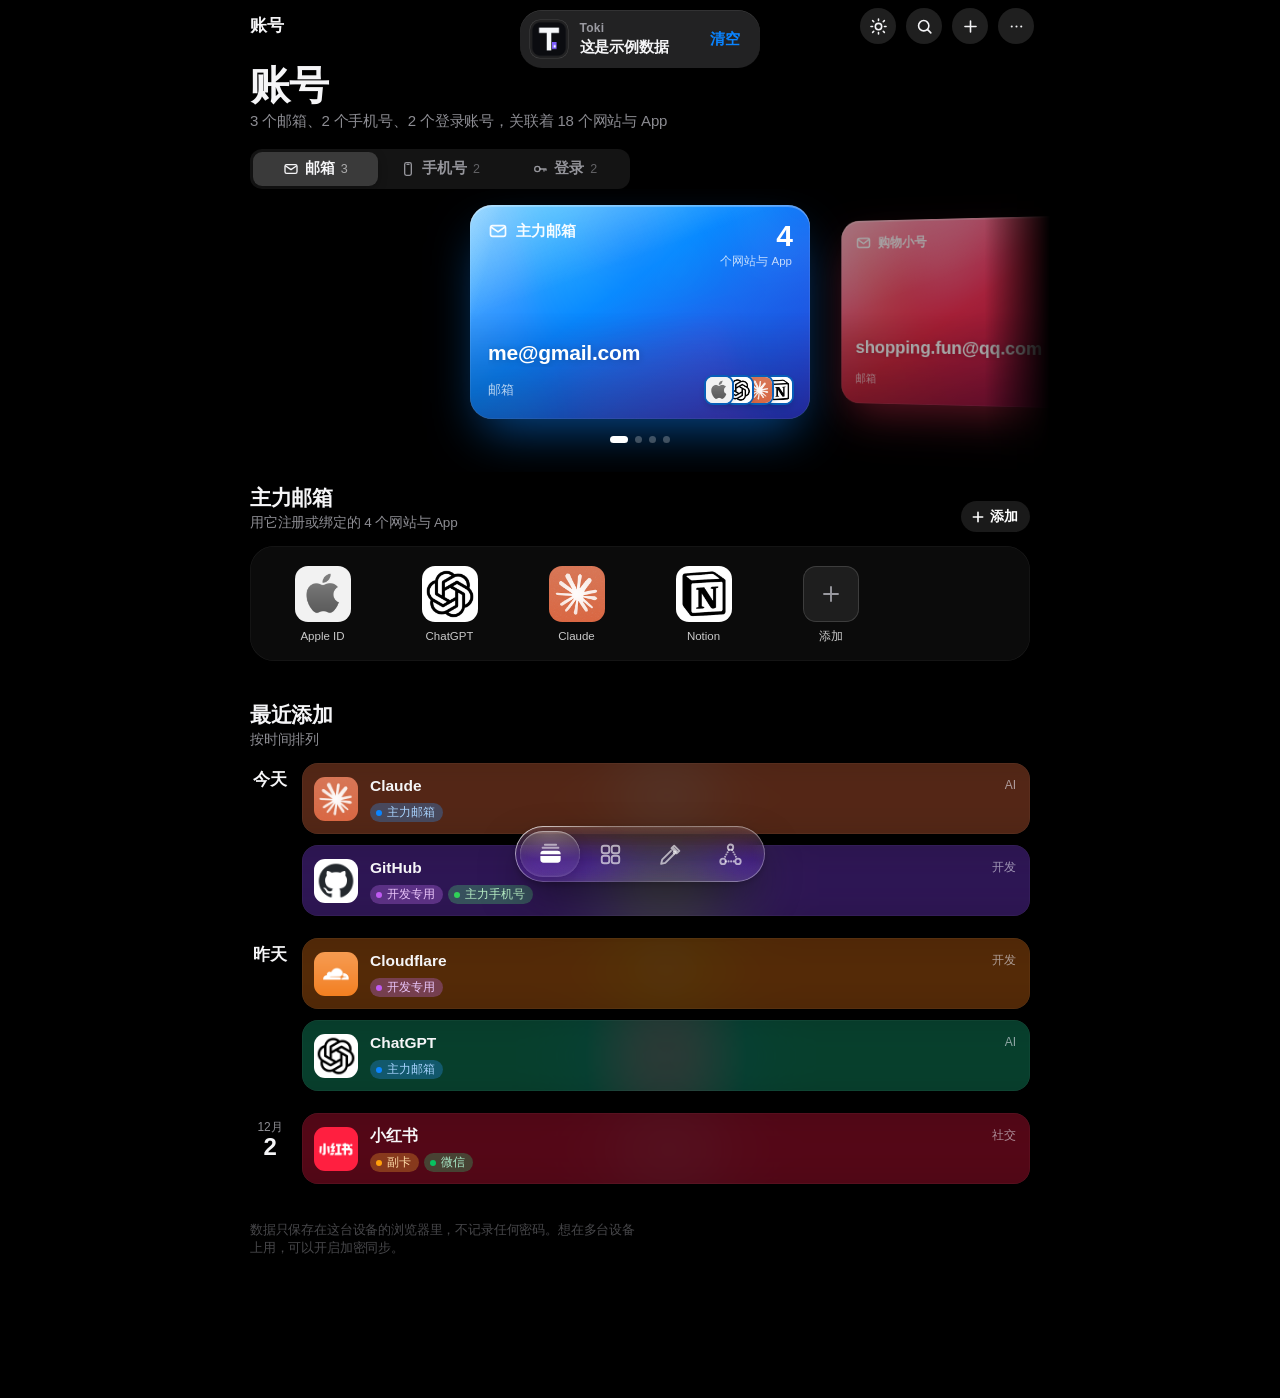
==== web/index.html @ 12b3a63e "feat(web): split token platform/name and group graph keys" ====
<!doctype html>
<html lang="zh-CN">
<head>
  <meta charset="utf-8" />
  <meta name="viewport" content="width=device-width, initial-scale=1, viewport-fit=cover" />
  <meta name="theme-color" content="#000000" />
  <meta name="apple-mobile-web-app-capable" content="yes" />
  <meta name="mobile-web-app-capable" content="yes" />
  <meta name="apple-mobile-web-app-status-bar-style" content="black-translucent" />
  <meta name="apple-mobile-web-app-title" content="Toki" />
  <meta name="description" content="账号关系与 API Token 管理，一眼看清" />
  <title>Toki · 账号与密钥</title>
  <script>try{if(localStorage.getItem("atlas.theme")==="light"){document.documentElement.dataset.theme="light";document.querySelector('meta[name="apple-mobile-web-app-status-bar-style"]').content="default";document.querySelector('meta[name="theme-color"]').content="#f2f2f7"}}catch(e){}</script>
  <link rel="icon" href="logo.svg?v=toki5" type="image/svg+xml" />
  <link rel="manifest" href="manifest.webmanifest" />
  <link rel="apple-touch-icon" href="icon.png?v=toki5" />
  <link rel="stylesheet" href="styles.css?v=toki5" />
</head>
<body>
  <div class="glow" id="glow"></div>

  <header class="top" id="top">
    <div class="top-bar">
      <div class="top-title" id="topTitle">账号</div>
      <div class="top-actions">
        <button class="round theme-btn" id="themeBtn" data-act="theme" aria-label="切换深浅色"><svg class="sun" viewBox="0 0 24 24"><circle cx="12" cy="12" r="4"/><path d="M12 2.5v2M12 19.5v2M4.6 4.6l1.4 1.4M18 18l1.4 1.4M2.5 12h2M19.5 12h2M4.6 19.4 6 18M18 6l1.4-1.4"/></svg><svg class="moon" viewBox="0 0 24 24"><path d="M20 14.5A8 8 0 0 1 9.5 4a8 8 0 1 0 10.5 10.5Z"/></svg></button>
        <button class="round" id="openSearch" aria-label="搜索"><svg viewBox="0 0 24 24"><circle cx="11" cy="11" r="6.5"/><path d="m20 20-4-4"/></svg></button>
        <button class="round" id="addBtn" aria-label="添加"><svg viewBox="0 0 24 24"><path d="M12 5v14M5 12h14"/></svg></button>
        <button class="round" id="menuBtn" aria-label="更多"><svg viewBox="0 0 24 24"><circle cx="6" cy="12" r="1.3" class="f"/><circle cx="12" cy="12" r="1.3" class="f"/><circle cx="18" cy="12" r="1.3" class="f"/></svg></button>
      </div>
    </div>
    <div class="menu" id="menu" role="menu">
      <button data-act="sync"><span>加密同步<small>未开启</small></span><svg viewBox="0 0 24 24"><path d="M7 18a4.5 4.5 0 0 1-.6-8.96A6 6 0 0 1 18 9a4 4 0 0 1-.5 9H7Z"/></svg></button>
      <div class="menu-sep"></div>
      <button data-act="order"><span>调整卡片顺序</span><svg viewBox="0 0 24 24"><path d="M7 4v16M3.5 7.5 7 4l3.5 3.5M17 20V4M13.5 16.5 17 20l3.5-3.5"/></svg></button>
      <button data-act="privacy"><span>隐藏号码</span><svg viewBox="0 0 24 24"><path d="M3 12s3.5-6 9-6 9 6 9 6-3.5 6-9 6-9-6-9-6Z"/><circle cx="12" cy="12" r="2.5"/></svg></button>
      <button data-act="export"><span>导出备份</span><svg viewBox="0 0 24 24"><path d="M12 15V3M7 8l5-5 5 5M5 14v5a2 2 0 0 0 2 2h10a2 2 0 0 0 2-2v-5"/></svg></button>
      <button data-act="import"><span>导入备份</span><svg viewBox="0 0 24 24"><path d="M12 3v12M7 10l5 5 5-5M5 14v5a2 2 0 0 0 2 2h10a2 2 0 0 0 2-2v-5"/></svg></button>
      <button data-act="demo"><span>载入示例</span><svg viewBox="0 0 24 24"><path d="M4 6h16M4 12h16M4 18h10"/></svg></button>
      <div class="menu-sep"></div>
      <button data-act="download"><span>下载 App<small>GitHub Releases</small></span><svg viewBox="0 0 24 24"><path d="M14 4h6v6M20 4l-9 9M18 14v5a1 1 0 0 1-1 1H5a1 1 0 0 1-1-1V7a1 1 0 0 1 1-1h5"/></svg></button>
      <button data-act="wipe" class="destructive"><span>清空全部数据</span><svg viewBox="0 0 24 24"><path d="M4 7h16M10 11v6M14 11v6M6 7l1 13h10l1-13M9 7V4h6v3"/></svg></button>
    </div>
  </header>

  <main>
    <!-- 首页 -->
    <section class="view active" data-view="home">
      <div class="hello">
        <h1 class="large">账号</h1>
        <p class="summary" id="summary"></p>
      </div>
      <div class="kind-seg" id="kindSeg" hidden></div>
      <div class="wallet" id="wallet"></div>
      <div class="dots" id="dots"></div>

      <div class="block">
        <div class="block-head"><div><h2 id="gridTitle"></h2><p class="block-sub" id="gridSub"></p></div><button class="pill-btn" id="gridAdd"><svg viewBox="0 0 24 24"><path d="M12 5v14M5 12h14"/></svg>添加</button></div>
        <div class="panel"><div class="grid" id="grid"></div></div>
      </div>

      <div class="block">
        <div class="block-head"><div><h2>最近添加</h2><p class="block-sub">按时间排列</p></div></div>
        <div class="timeline" id="timeline"></div>
      </div>
    </section>

    <!-- 全部网站 -->
    <section class="view" data-view="sites">
      <div class="hello"><h1 class="large">网站与 App</h1><p class="summary" id="sitesSummary"></p></div>
      <div class="filters" id="filters"></div>
      <div id="siteList"></div>
    </section>

    <!-- Tokens -->
    <section class="view" data-view="tokens">
      <div class="hello"><h1 class="large">Tokens</h1><p class="summary" id="tokensSummary"></p></div>
      <div class="filters" id="tokenFilters"></div>
      <div id="tokenList"></div>
    </section>

    <!-- 关系图 -->
    <section class="view" data-view="graph">
      <div class="hello"><h1 class="large">关系图</h1><p class="summary" id="graphSummary"></p></div>
      <div class="map" id="mapBox"></div>
      <p class="map-tip" id="mapTip">点一张卡片，只看它连着的；再点一下打开详情。</p>
    </section>

    <p class="footnote" id="footnote"></p>
  </main>

  <nav class="tabbar" id="tabbar">
    <span class="tab-thumb" id="tabThumb"></span>
    <button class="active" data-tab="home" aria-label="卡包"><svg class="o" viewBox="0 0 24 24"><path d="M7 4.2h10M5 6.9h14"/><rect x="3" y="9.6" width="18" height="10.6" rx="2.8"/><path d="M3 13.4h18"/></svg><svg class="f" viewBox="0 0 24 24"><path d="M7 4.2h10M5 6.9h14" opacity=".55"/><path class="fl" fill-rule="evenodd" d="M5.8 9.6h12.4a2.8 2.8 0 0 1 2.8 2.8v5a2.8 2.8 0 0 1-2.8 2.8H5.8A2.8 2.8 0 0 1 3 17.4v-5a2.8 2.8 0 0 1 2.8-2.8ZM3 12.6v1.6h18v-1.6Z"/></svg></button>
    <button data-tab="sites" aria-label="全部 App"><svg class="o" viewBox="0 0 24 24"><rect x="3.6" y="3.6" width="7.2" height="7.2" rx="2.2"/><rect x="13.2" y="3.6" width="7.2" height="7.2" rx="2.2"/><rect x="3.6" y="13.2" width="7.2" height="7.2" rx="2.2"/><rect x="13.2" y="13.2" width="7.2" height="7.2" rx="2.2"/></svg><svg class="f" viewBox="0 0 24 24"><rect class="fl" x="3.2" y="3.2" width="8" height="8" rx="2.4"/><rect class="fl" x="12.8" y="3.2" width="8" height="8" rx="2.4"/><rect class="fl" x="3.2" y="12.8" width="8" height="8" rx="2.4"/><rect class="fl" x="12.8" y="12.8" width="8" height="8" rx="2.4"/></svg></button>
    <button data-tab="tokens" aria-label="Tokens"><svg class="o" viewBox="0 0 24 24"><path d="M14.5 5.5 18.5 9.5M15.5 3.5l5 5-2.5 2.5-5-5zM12.5 8.5 4 17l-1 4 4-1 8.5-8.5"/><circle cx="16" cy="10" r="1"/></svg><svg class="f" viewBox="0 0 24 24"><path class="fl" d="M12.4 8.1 4 16.5 3 21l4.5-1 8.4-8.4-3.5-3.5ZM16.6 3.3l4.1 4.1-2.2 2.2-4.1-4.1 2.2-2.2Z"/></svg></button>
    <button data-tab="graph" aria-label="关系图"><svg class="o" viewBox="0 0 24 24"><path class="dot" d="M10.4 7.6 6.2 15.4M13.6 7.6l4.2 7.8M7.6 18.6h8.8"/><circle cx="12" cy="5" r="2.6"/><circle cx="4.8" cy="18.6" r="2.6"/><circle cx="19.2" cy="18.6" r="2.6"/></svg><svg class="f" viewBox="0 0 24 24"><path class="dot" d="M10.4 7.6 6.2 15.4M13.6 7.6l4.2 7.8M7.6 18.6h8.8"/><circle class="fl" cx="12" cy="5" r="3.2"/><circle class="fl" cx="4.8" cy="18.6" r="3.2"/><circle class="fl" cx="19.2" cy="18.6" r="3.2"/></svg></button>
  </nav>

  <div class="scrim" id="scrim"></div>
  <div class="sheet" id="sheet" role="dialog" aria-modal="true"><div class="grabber"></div><div class="sheet-inner" id="sheetInner"></div></div>

  <div class="spot-layer" id="spotLayer">
    <div class="spot">
      <div class="spot-field">
        <svg viewBox="0 0 24 24"><circle cx="11" cy="11" r="6.5"/><path d="m20 20-4-4"/></svg>
        <input id="spotInput" placeholder="网站名、邮箱，或号码后四位" autocomplete="off" enterkeyhint="search" />
        <button class="spot-cancel" id="spotCancel">取消</button>
      </div>
      <div class="spot-results" id="spotResults"></div>
    </div>
  </div>

  <div class="toast" id="toast"></div>
  <input type="file" id="fileInput" accept="application/json" hidden />
  <script src="tokens.js?v=toki5"></script>
  <script src="app.js?v=toki5"></script>
<script>if("serviceWorker" in navigator&&location.protocol.startsWith("http"))addEventListener("load",()=>navigator.serviceWorker.register("sw.js"));</script>
</body>
</html>
---- web/styles.css ----
/* Atlas v3 — cinematic dark, Wallet-style identity cards */
:root{
  --bg:#000;
  --surface:rgba(255,255,255,.07);
  --surface-solid:#1c1c1e;
  --surface-2:#2c2c2e;
  --fill:rgba(118,118,128,.24);
  --fill-2:rgba(118,118,128,.36);
  --label:#f5f5f7;
  --secondary:rgba(235,235,245,.6);
  --tertiary:rgba(235,235,245,.3);
  --separator:rgba(255,255,255,.1);
  --tint:#0a84ff;
  --red:#ff453a;
  --accent:#0a84ff;
  --spring:cubic-bezier(.32,.72,0,1);
  --bounce:cubic-bezier(.34,1.45,.64,1);
  --font:-apple-system,BlinkMacSystemFont,"SF Pro Text","SF Pro Display","PingFang SC","Helvetica Neue","Microsoft YaHei",sans-serif;
  color-scheme:dark;
}
*{box-sizing:border-box;margin:0;padding:0;-webkit-tap-highlight-color:transparent}
html{background:#000}
body{font-family:var(--font);background:#000;color:var(--label);-webkit-font-smoothing:antialiased;font-size:17px;line-height:1.35;letter-spacing:-.01em;min-height:100vh;overflow-x:hidden}
button{font:inherit;color:inherit;background:none;border:0;cursor:pointer}
input,textarea{font:inherit;color:inherit}
a{color:inherit;text-decoration:none}
svg{width:22px;height:22px;fill:none;stroke:currentColor;stroke-width:1.7;stroke-linecap:round;stroke-linejoin:round;flex:none}
svg .f{fill:currentColor;stroke:none}
:focus-visible{outline:2.5px solid color-mix(in srgb,var(--tint) 70%,transparent);outline-offset:2px;border-radius:12px}

/* page glow takes the colour of the card in front */
.glow{position:fixed;inset:-20vh -20vw auto;height:90vh;z-index:-1;pointer-events:none;
  background:radial-gradient(60% 55% at 50% 30%,color-mix(in srgb,var(--accent) 42%,transparent),transparent 70%);
  opacity:.75;transition:background 0s;filter:saturate(1.1)}
.glow::after{content:"";position:absolute;inset:0;background:linear-gradient(180deg,transparent 40%,#000 95%)}

/* ---------- top bar ---------- */
.top{position:sticky;top:0;z-index:30;padding-top:env(safe-area-inset-top);transition:background .3s,box-shadow .3s}
.top.scrolled{background:rgba(0,0,0,.55);backdrop-filter:blur(24px) saturate(1.8);-webkit-backdrop-filter:blur(24px) saturate(1.8);box-shadow:0 .5px 0 var(--separator)}
.top-bar{max-width:820px;margin:0 auto;height:52px;display:flex;align-items:center;justify-content:space-between;padding:0 16px 0 20px}
.top-title{font-weight:600;font-size:17px;opacity:0;transform:translateY(5px);transition:opacity .25s,transform .35s var(--spring)}
.top.scrolled .top-title{opacity:1;transform:none}
.top-actions{display:flex;gap:10px}
.round{width:36px;height:36px;border-radius:50%;display:grid;place-items:center;background:rgba(255,255,255,.12);transition:transform .3s var(--bounce),background .2s}
.round svg{width:19px;height:19px;stroke-width:2}
.round:active{transform:scale(.88);background:rgba(255,255,255,.2)}

.menu{position:absolute;right:max(16px,calc(50% - 394px));top:calc(env(safe-area-inset-top) + 54px);width:240px;border-radius:16px;overflow:hidden;
  background:rgba(44,44,46,.82);backdrop-filter:blur(40px) saturate(1.8);-webkit-backdrop-filter:blur(40px) saturate(1.8);
  box-shadow:0 18px 60px rgba(0,0,0,.6);transform-origin:top right;transform:scale(.5);opacity:0;pointer-events:none;
  transition:transform .4s var(--spring),opacity .2s}
.menu.open{transform:none;opacity:1;pointer-events:auto}
.menu button{width:100%;display:flex;align-items:center;justify-content:space-between;padding:12px 16px;font-size:16px;text-align:left}
.menu button+button{box-shadow:inset 0 .5px 0 var(--separator)}
.menu button:active{background:var(--fill)}
.menu svg{width:20px;height:20px}
.menu .destructive{color:var(--red)}
.menu-sep{height:7px;background:rgba(0,0,0,.25)}

/* ---------- layout ---------- */
main{max-width:820px;margin:0 auto;padding:0 0 calc(110px + env(safe-area-inset-bottom))}
.view{display:none}
.view.active{display:block;animation:viewIn .45s var(--spring)}
@keyframes viewIn{from{opacity:0;transform:translateY(8px)}to{opacity:1;transform:none}}
.hello{padding:0 20px}
.large{font-size:34px;font-weight:700;letter-spacing:-.025em;line-height:1.15}
.summary{color:var(--secondary);font-size:15px;margin-top:3px;min-height:20px}
.block{padding:0 20px;margin-top:30px}
.block-head{display:flex;align-items:baseline;justify-content:space-between;margin-bottom:12px}
.block-head h2{font-size:22px;font-weight:700;letter-spacing:-.02em}
.link{color:var(--tint);font-size:16px}
.footnote{color:var(--tertiary);font-size:12.5px;line-height:1.5;margin:36px 20px 0;max-width:56ch}

/* ---------- wallet carousel ---------- */
.wallet{display:flex;gap:0;overflow-x:auto;scroll-snap-type:x mandatory;scrollbar-width:none;padding:22px 0 14px;-webkit-overflow-scrolling:touch}
.wallet::-webkit-scrollbar{display:none}
.wallet::before,.wallet::after{content:"";flex:0 0 calc(50% - min(39vw,170px))}
.wcard{flex:0 0 min(78vw,340px);aspect-ratio:1.586;scroll-snap-align:center;border-radius:22px;position:relative;overflow:hidden;text-align:left;
  background:var(--c);isolation:isolate;transform-origin:center;contain:layout paint;
  box-shadow:0 22px 50px -12px color-mix(in srgb,var(--c) 55%,transparent),0 2px 0 rgba(255,255,255,.25) inset,0 0 0 .5px rgba(255,255,255,.18) inset}
.wcard .poster{position:absolute;inset:-30%;z-index:-2;display:grid;grid-template-columns:repeat(3,1fr);opacity:.55;filter:blur(26px) saturate(1.7);transform:rotate(-12deg)}
.wcard .poster img,.wcard .poster b{width:100%;aspect-ratio:1;object-fit:cover;display:block;background:var(--pc,#fff)}
.wcard::before{content:"";position:absolute;inset:0;z-index:-1;
  background:linear-gradient(155deg,color-mix(in srgb,var(--c) 30%,rgba(255,255,255,.35)) 0%,transparent 38%),
             linear-gradient(0deg,rgba(0,0,0,.45),transparent 55%)}
.wcard .sheen{position:absolute;inset:0;z-index:-1;background:linear-gradient(105deg,transparent 35%,rgba(255,255,255,.22) 48%,transparent 60%);transform:translateX(-60%);pointer-events:none}
.wc-top{position:absolute;left:18px;right:18px;top:16px;display:flex;justify-content:space-between;align-items:flex-start}
.wc-kind{display:flex;align-items:center;gap:8px;font-size:15px;font-weight:600;color:rgba(255,255,255,.95)}
.wc-kind svg{width:20px;height:20px;stroke-width:2}
.wc-count{text-align:right;color:#fff;line-height:1}
.wc-count b{font-size:30px;font-weight:700;letter-spacing:-.03em;display:block}
.wc-count small{font-size:11.5px;opacity:.75}
.wc-value{position:absolute;left:18px;right:18px;bottom:52px;font-size:21px;font-weight:600;letter-spacing:-.01em;color:#fff;white-space:nowrap;overflow:hidden;text-overflow:ellipsis;text-shadow:0 1px 8px rgba(0,0,0,.25)}
.wc-foot{position:absolute;left:18px;right:18px;bottom:16px;display:flex;align-items:center;justify-content:space-between}
.wc-note{font-size:12.5px;color:rgba(255,255,255,.72);white-space:nowrap;overflow:hidden;text-overflow:ellipsis;max-width:45%}
.stack{display:flex;flex-direction:row-reverse}
.stack .icon{width:26px;height:26px;border-radius:7px;margin-left:-8px;box-shadow:0 0 0 1.5px color-mix(in srgb,var(--c) 70%,#000)}
.stack .more{width:26px;height:26px;border-radius:7px;margin-left:-8px;background:rgba(0,0,0,.4);color:#fff;font-size:11px;font-weight:600;display:grid;place-items:center;box-shadow:0 0 0 1.5px color-mix(in srgb,var(--c) 70%,#000)}
.wcard.ghost{background:transparent;box-shadow:inset 0 0 0 1.5px rgba(255,255,255,.18);display:grid;place-items:center;color:var(--secondary)}
.wcard.ghost::before{display:none}
.wcard.ghost div{display:flex;flex-direction:column;align-items:center;gap:8px;font-size:15px}
.wcard.ghost svg{width:30px;height:30px}
.dots{display:flex;justify-content:center;gap:7px;height:8px}
.dots i{width:7px;height:7px;border-radius:4px;background:rgba(255,255,255,.25);transition:width .4s var(--spring),background .3s}
.dots i.on{width:18px;background:#fff}

/* ---------- icon grid (home-screen style) ---------- */
.grid{display:grid;grid-template-columns:repeat(auto-fill,minmax(72px,1fr));gap:18px 10px;min-height:100px}
.app{display:flex;flex-direction:column;align-items:center;gap:7px;font-size:12px;color:rgba(255,255,255,.88);text-align:center;transition:transform .3s var(--bounce)}
.app:active{transform:scale(.9)}
.app .icon{width:60px;height:60px;border-radius:14px}
.app span{max-width:76px;white-space:nowrap;overflow:hidden;text-overflow:ellipsis}
.app.add .icon{background:rgba(255,255,255,.08);box-shadow:inset 0 0 0 1px rgba(255,255,255,.14);color:var(--secondary)}
.app.add .icon svg{width:24px;height:24px}
.grid-empty{grid-column:1/-1;color:var(--secondary);font-size:15px;padding:16px 0}

/* ---------- icons ---------- */
.icon{width:42px;height:42px;border-radius:10px;display:grid;place-items:center;flex:none;color:#fff;position:relative;overflow:hidden;
  background:linear-gradient(180deg,color-mix(in srgb,var(--c) 72%,#fff),var(--c))}
.icon svg{width:23px;height:23px;stroke-width:1.9}
.icon.lg{width:84px;height:84px;border-radius:20px}
.icon.lg svg{width:42px;height:42px;stroke-width:1.6}
.fav{background:#fff}
.fav img{width:68%;height:68%;object-fit:contain}
.fav.letter{background:linear-gradient(180deg,var(--lc1,#636366),var(--lc2,#3a3a3c));color:#fff;font-weight:600;font-size:19px}
.app .fav.letter{font-size:26px}
.icon.lg.fav.letter{font-size:38px}

/* ---------- timeline (追剧日历-style schedule) ---------- */
.timeline{display:flex;flex-direction:column;gap:14px}
.day{display:grid;grid-template-columns:44px 1fr;gap:10px}
.day-date{text-align:center;padding-top:8px;line-height:1.1}
.day-date small{display:block;font-size:12px;color:var(--secondary)}
.day-date b{font-size:24px;font-weight:600;letter-spacing:-.02em}
.day-date.today b{font-size:17px}
.day-items{display:flex;flex-direction:column;gap:8px}
.reel{position:relative;display:flex;align-items:center;gap:12px;padding:10px 12px 10px 10px;border-radius:16px;overflow:hidden;text-align:left;isolation:isolate;
  background:rgba(255,255,255,.06);box-shadow:inset 0 0 0 .5px rgba(255,255,255,.08);transition:transform .35s var(--bounce)}
.reel:active{transform:scale(.97)}
.reel .blur{position:absolute;left:-10%;top:-60%;width:60%;height:220%;z-index:-1;filter:blur(30px) saturate(1.8);opacity:.45;display:grid}
.reel .blur img,.reel .blur b{width:100%;height:100%;object-fit:cover;background:var(--pc,#555)}
.reel .icon{width:48px;height:48px;border-radius:12px}
.reel-main{flex:1;min-width:0}
.reel-title{font-size:16px;font-weight:600;white-space:nowrap;overflow:hidden;text-overflow:ellipsis}
.caps{display:flex;gap:5px;margin-top:6px;flex-wrap:nowrap;overflow:hidden}
.cap{display:inline-flex;align-items:center;gap:5px;padding:2px 8px 2px 6px;border-radius:999px;font-size:11.5px;font-weight:500;white-space:nowrap;
  background:color-mix(in srgb,var(--c) 26%,rgba(255,255,255,.06));color:color-mix(in srgb,var(--c) 35%,#fff)}
.cap i{width:6px;height:6px;border-radius:50%;background:var(--c)}
.cap.dim{background:rgba(255,255,255,.08);color:var(--secondary)}
.reel .chev,.cell .chev{width:8px;height:14px;color:var(--tertiary);stroke-width:2.4}
.reel-meta{font-size:12px;color:var(--secondary);flex:none;align-self:flex-start;padding-top:2px}

/* ---------- sites view ---------- */
.filters{display:flex;gap:8px;overflow-x:auto;scrollbar-width:none;padding:16px 20px 6px}
.filters::-webkit-scrollbar{display:none}
.filters button{flex:none;padding:7px 14px;border-radius:999px;background:rgba(255,255,255,.08);font-size:14px;font-weight:500;transition:background .25s,color .25s,transform .3s var(--bounce)}
.filters button:active{transform:scale(.94)}
.filters button.active{background:#fff;color:#000}
.cat-title{display:flex;align-items:baseline;justify-content:space-between;font-size:20px;font-weight:700;letter-spacing:-.015em;margin:24px 20px 10px}
.cat-title small{font-size:14px;font-weight:400;color:var(--secondary)}
.cat-list{display:flex;flex-direction:column;gap:8px;padding:0 20px}

/* ---------- graph ---------- */
.graph-card{position:relative;margin:18px 20px 0;height:min(66vh,580px);border-radius:24px;overflow:hidden;background:rgba(255,255,255,.04);box-shadow:inset 0 0 0 .5px rgba(255,255,255,.08)}
#graph{width:100%;height:100%;display:block;touch-action:none}

/* ---------- tab bar (floating glass) ---------- */
.tabbar{position:fixed;z-index:35;left:50%;bottom:calc(14px + env(safe-area-inset-bottom));transform:translateX(-50%);display:grid;grid-template-columns:repeat(4,80px);padding:5px;border-radius:999px;
  background:rgba(30,30,32,.62);backdrop-filter:blur(30px) saturate(1.9);-webkit-backdrop-filter:blur(30px) saturate(1.9);
  box-shadow:0 12px 40px rgba(0,0,0,.5),inset 0 .5px 0 rgba(255,255,255,.18),inset 0 0 0 .5px rgba(255,255,255,.08)}
.tabbar button{position:relative;z-index:1;display:flex;flex-direction:column;align-items:center;gap:2px;padding:7px 0 6px;font-size:10.5px;font-weight:500;color:rgba(255,255,255,.6);transition:color .3s}
.tabbar button svg{width:23px;height:23px}
.tabbar button.active{color:#fff}
.tab-thumb{position:absolute;top:5px;bottom:5px;left:5px;width:80px;border-radius:999px;background:rgba(255,255,255,.14);transition:transform .5s var(--spring)}

/* ---------- sheet ---------- */
.scrim{position:fixed;inset:0;z-index:40;background:rgba(0,0,0,.55);opacity:0;pointer-events:none;transition:opacity .45s var(--spring)}
.scrim.show{opacity:1;pointer-events:auto}
.sheet{position:fixed;z-index:41;left:0;right:0;bottom:0;margin:0 auto;width:100%;max-width:560px;max-height:calc(100vh - env(safe-area-inset-top) - 14px);
  display:flex;flex-direction:column;background:#1c1c1e;border-radius:16px 16px 0 0;overflow:hidden;box-shadow:0 -10px 50px rgba(0,0,0,.6);
  transform:translateY(105%);transition:transform .55s var(--spring);will-change:transform}
.sheet.open{transform:none}
.sheet.dragging{transition:none}
.grabber{position:absolute;z-index:3;left:50%;top:6px;width:36px;height:5px;margin-left:-18px;border-radius:3px;background:rgba(255,255,255,.3)}
.sheet-inner{display:flex;flex-direction:column;min-height:0;flex:1;position:relative}
@media (min-width:700px){
  .sheet{top:50%;bottom:auto;border-radius:20px;max-height:min(780px,calc(100vh - 80px));transform:translateY(-50%) scale(.94);opacity:0;pointer-events:none;
    transition:transform .5s var(--spring),opacity .25s}
  .sheet.open{transform:translateY(-50%);opacity:1;pointer-events:auto}
  .grabber{display:none}
}
.sheet-bar{position:relative;z-index:2;display:flex;align-items:center;justify-content:space-between;padding:14px 16px 6px;min-height:50px;flex:none}
.sheet-bar .t{font-weight:600;font-size:17px}
.sheet-bar button{color:var(--tint);font-size:17px;min-width:60px;text-align:left;transition:opacity .2s}
.sheet-bar button:last-child{text-align:right;font-weight:600}
.sheet-bar button:active{opacity:.4}
.sheet-bar.float{position:absolute;left:0;right:0;top:0}
.sheet-bar.float button{color:#fff}
.sheet-bar .x{width:30px;height:30px;min-width:0;border-radius:50%;background:rgba(0,0,0,.42);display:grid;place-items:center;margin-left:auto}
.sheet-bar .x svg{width:14px;height:14px;stroke-width:2.6}
.sheet-body{overflow-y:auto;padding:4px 20px calc(30px + env(safe-area-inset-bottom));-webkit-overflow-scrolling:touch;overscroll-behavior:contain}

/* cinematic hero inside sheets */
.cine{position:relative;margin:0 -20px;padding:64px 20px 22px;overflow:hidden;isolation:isolate;text-align:left}
.cine .backdrop{position:absolute;inset:-40px;z-index:-2;display:grid;grid-template-columns:repeat(2,1fr);filter:blur(40px) saturate(1.8);opacity:.75}
.cine .backdrop img,.cine .backdrop b{width:100%;height:100%;object-fit:cover;background:var(--pc,#444)}
.cine::after{content:"";position:absolute;inset:0;z-index:-1;background:linear-gradient(180deg,transparent 0%,rgba(28,28,30,.35) 45%,#1c1c1e 100%)}
.cine .icon.lg{box-shadow:0 14px 40px rgba(0,0,0,.45)}
.cine h2{font-size:30px;font-weight:700;letter-spacing:-.025em;margin-top:16px;line-height:1.15;word-break:break-all}
.cine .caps{margin-top:10px;flex-wrap:wrap}
.cine .wcard{width:100%;flex:none;margin:0 auto;max-width:360px;display:block}
.cine.idcine{padding-top:56px}
.cine.idcine h2{text-align:center}
.cine.idcine p{text-align:center;color:var(--secondary);font-size:15px;margin-top:4px}

.actions{display:grid;grid-template-columns:repeat(3,1fr);gap:10px;margin:4px 0 6px}
.action{display:flex;flex-direction:column;align-items:center;gap:5px;padding:11px 0;border-radius:14px;background:rgba(255,255,255,.07);color:#fff;font-size:12px;font-weight:500;transition:transform .3s var(--bounce),background .2s}
.action svg{color:var(--tint)}
.action:active{transform:scale(.94);background:rgba(255,255,255,.12)}
.action.destructive svg,.action.destructive{color:var(--red)}
.notes{background:rgba(255,255,255,.07);border-radius:14px;padding:12px 16px;font-size:16px;line-height:1.5;white-space:pre-wrap}
.sec-title{font-size:13px;color:var(--secondary);margin:22px 16px 8px}

/* grouped lists (forms, search, sheets) */
.group{background:#2c2c2e;border-radius:14px;overflow:hidden}
.cell{position:relative;width:100%;display:flex;align-items:center;gap:13px;padding:10px 16px;min-height:56px;text-align:left;transition:background .15s}
.cell:active{background:var(--fill)}
.cell+.cell::before{content:"";position:absolute;top:0;right:0;left:var(--inset,70px);height:.5px;background:var(--separator)}
.cell-main{flex:1;min-width:0}
.cell-title{display:block;font-size:17px;white-space:nowrap;overflow:hidden;text-overflow:ellipsis}
.cell-sub{display:block;font-size:13.5px;color:var(--secondary);margin-top:1px;white-space:nowrap;overflow:hidden;text-overflow:ellipsis}
.cell-detail{color:var(--secondary);font-size:16px;flex:none}
.cell.add{color:var(--tint);min-height:48px;--inset:16px}

/* forms */
.field{display:flex;align-items:center;gap:12px;padding:0 16px;min-height:48px;position:relative}
.field+.field::before,.suggest+.field::before{content:"";position:absolute;top:0;left:16px;right:0;height:.5px;background:var(--separator)}
.field label{width:64px;flex:none;font-size:16px}
.field input,.field textarea{flex:1;min-width:0;border:0;outline:none;background:none;font-size:17px;padding:12px 0}
.field textarea{resize:none;min-height:88px;line-height:1.4}
.field input::placeholder,.field textarea::placeholder{color:var(--tertiary)}
.field.stack{flex-direction:column;align-items:stretch}
.field.stack label{width:auto;padding:12px 0 0;font-size:13px;color:var(--secondary);font-weight:500}
.field.stack textarea{padding:6px 0 12px}
.hint{font-size:13px;color:var(--secondary);margin:8px 16px 0;line-height:1.4}
.field.invalid input{animation:shake .4s}
@keyframes shake{25%{transform:translateX(-5px)}50%{transform:translateX(5px)}75%{transform:translateX(-3px)}}
.seg-inline{position:relative;display:grid;grid-template-columns:1fr 1fr;padding:2px;border-radius:10px;background:var(--fill)}
.seg-inline button{position:relative;z-index:1;padding:7px;border-radius:8px;font-size:14px;font-weight:500}
.seg-inline .thumb{position:absolute;top:2px;bottom:2px;left:2px;width:calc(50% - 2px);border-radius:8px;background:#636366;box-shadow:0 3px 8px rgba(0,0,0,.3);transition:transform .45s var(--spring)}
.seg-inline.right .thumb{transform:translateX(100%)}
.seg-inline.three{grid-template-columns:repeat(3,1fr)}
.seg-inline.three .thumb{width:calc((100% - 4px) / 3);transform:translateX(calc(var(--k,0) * 100%))}
.colors{display:flex;gap:12px;padding:14px 16px;flex-wrap:wrap}
.color{width:30px;height:30px;border-radius:50%;background:var(--c);transition:transform .35s var(--bounce),box-shadow .2s}
.color.active{box-shadow:0 0 0 2px #2c2c2e,0 0 0 4.5px var(--c)}
.color:active{transform:scale(.85)}
.preview{margin:4px auto 18px;max-width:340px}
.preview .wcard{width:100%;display:block}
.check-cell{display:flex;align-items:center;gap:12px;padding:0 16px;min-height:48px;width:100%;text-align:left;position:relative}
.check-cell+.check-cell::before{content:"";position:absolute;top:0;left:16px;right:0;height:.5px;background:var(--separator)}
.check-cell .tick{margin-left:auto;color:var(--tint);opacity:0;transform:scale(.4);transition:opacity .2s,transform .35s var(--bounce)}
.check-cell.on .tick{opacity:1;transform:none}
.check-cell i{width:10px;height:10px;border-radius:50%;background:var(--c);flex:none}
.cats{display:flex;flex-wrap:wrap;gap:8px;padding:12px 16px}
.cats button{padding:6px 12px;border-radius:999px;background:var(--fill);font-size:15px;transition:background .25s,color .25s}
.cats button.active{background:var(--tint);color:#fff}
.suggest{display:flex;gap:8px;overflow-x:auto;scrollbar-width:none;padding:2px 16px 12px;position:relative}
.suggest:empty{display:none}
.suggest::-webkit-scrollbar{display:none}
.suggest button{flex:none;display:flex;align-items:center;gap:7px;padding:5px 11px 5px 5px;border-radius:999px;background:var(--fill);font-size:14px;animation:pop .35s var(--bounce) backwards}
.suggest .icon{width:22px;height:22px;border-radius:6px}
.suggest .fav.letter{font-size:11px}
@keyframes pop{from{opacity:0;transform:scale(.8)}}

.alert{padding:28px 4px 6px;text-align:center}
.alert h3{font-size:17px;font-weight:600}
.alert p{font-size:14px;color:var(--secondary);margin-top:6px;line-height:1.45}
.alert-actions{display:flex;flex-direction:column;gap:10px;margin-top:20px}
.alert-actions button{padding:14px;border-radius:14px;background:#2c2c2e;font-size:17px;color:var(--tint)}
.alert-actions .destructive{color:var(--red);font-weight:600}

/* empty */
.empty{text-align:center;padding:40px 24px}
.empty h3{font-size:22px;font-weight:700}
.empty p{color:var(--secondary);font-size:15px;margin:6px auto 18px;max-width:300px}
.btn-filled{display:inline-flex;align-items:center;justify-content:center;padding:12px 22px;border-radius:999px;background:#fff;color:#000;font-weight:600;font-size:16px;transition:transform .3s var(--bounce)}
.btn-filled:active{transform:scale(.95)}

/* ---------- spotlight ---------- */
.spot-layer{position:fixed;inset:0;z-index:60;background:rgba(0,0,0,.6);backdrop-filter:blur(30px) saturate(1.6);-webkit-backdrop-filter:blur(30px) saturate(1.6);opacity:0;pointer-events:none;transition:opacity .25s}
.spot-layer.show{opacity:1;pointer-events:auto}
.spot{max-width:640px;margin:0 auto;padding:calc(env(safe-area-inset-top) + 12px) 16px 20px;height:100%;display:flex;flex-direction:column;transform:translateY(-12px) scale(.98);transition:transform .45s var(--spring)}
.spot-layer.show .spot{transform:none}
.spot-field{display:flex;align-items:center;gap:8px;position:relative}
.spot-field svg{position:absolute;left:11px;width:18px;height:18px;color:var(--secondary)}
.spot-field input{flex:1;min-width:0;padding:11px 12px 11px 36px;border-radius:12px;border:0;outline:none;background:rgba(118,118,128,.3);font-size:17px}
.spot-cancel{color:var(--tint);font-size:17px;padding:4px}
.spot-results{flex:1;overflow-y:auto;padding-top:8px}
.spot-results .sec-title{font-size:15px;font-weight:600;margin:16px 4px 8px}
.spot-results mark{background:none;color:#fff;font-weight:700}
.spot-results .reel{margin-bottom:8px}
.spot-results .reel.sel{box-shadow:inset 0 0 0 1.5px var(--tint)}
.spot-empty{text-align:center;color:var(--secondary);padding:50px 20px;font-size:15px;line-height:1.5}
.spot-empty .btn-filled{margin-top:16px}

/* ---------- toast: notification banner ---------- */
.toast{position:fixed;left:50%;top:calc(env(safe-area-inset-top) + 10px);z-index:80;display:flex;align-items:center;gap:12px;padding:10px 12px 10px 10px;border-radius:22px;min-width:240px;max-width:calc(100vw - 24px);
  background:rgba(44,44,46,.78);backdrop-filter:blur(30px) saturate(1.8);-webkit-backdrop-filter:blur(30px) saturate(1.8);
  box-shadow:0 14px 44px rgba(0,0,0,.5),inset 0 .5px 0 rgba(255,255,255,.15);
  transform:translate(-50%,-180%);opacity:0;transition:transform .55s var(--spring),opacity .3s}
.toast.show{transform:translate(-50%,0);opacity:1}
.toast .ti{width:34px;height:34px;border-radius:9px;display:grid;place-items:center;background:linear-gradient(180deg,#5ac8fa,#0a84ff);flex:none}
.toast .ti svg{width:19px;height:19px;stroke-width:2.2;color:#fff}
.toast .tt{flex:1;min-width:0;font-size:15px;font-weight:600;white-space:nowrap;overflow:hidden;text-overflow:ellipsis}
.toast button{color:var(--tint);font-weight:600;padding:4px 8px;font-size:15px}

@media (min-width:700px){
  .large{font-size:40px}
  .hello{padding-top:10px}
}
@media (prefers-reduced-motion:reduce){
  *,*::before,*::after{animation:none!important;transition-duration:.01ms!important}
}
.stack .fav.letter{font-size:12px}
.colors{justify-content:space-between;flex-wrap:nowrap;gap:6px}

/* ---- v3.1 spacing & calmer lower half ---- */
main{padding-bottom:calc(140px + env(safe-area-inset-bottom))}
.dots{margin-top:2px}
.block{margin-top:40px}
.block-head{align-items:flex-end;margin-bottom:14px}
.block-head h2{font-size:21px}
.block-sub{font-size:13.5px;color:var(--secondary);margin-top:2px}
.pill-btn{display:inline-flex;align-items:center;gap:4px;padding:6px 12px 6px 9px;border-radius:999px;background:rgba(255,255,255,.1);font-size:14px;font-weight:600;color:#fff;transition:transform .3s var(--bounce)}
.pill-btn svg{width:16px;height:16px;stroke-width:2.4}
.pill-btn:active{transform:scale(.92)}
.panel{border-radius:24px;padding:20px 12px 16px;background:rgba(255,255,255,.045);box-shadow:inset 0 0 0 .5px rgba(255,255,255,.07)}
.grid{grid-template-columns:repeat(4,1fr);gap:20px 6px;min-height:0}
@media (min-width:560px){.grid{grid-template-columns:repeat(6,1fr)}}
.app .icon{width:56px;height:56px;border-radius:13px}
.app span{font-size:11.5px;color:rgba(255,255,255,.78)}
.app .icon.more{font-size:15px;font-weight:600;color:#fff}
.grid-empty{padding:6px 8px}
.timeline{gap:22px}
.day{grid-template-columns:40px 1fr;gap:12px}
.day-items{gap:10px}
.reel{padding:12px 14px 12px 12px;background:rgba(255,255,255,.045)}
.reel .blur{opacity:.26;width:45%}
.reel .icon{width:44px;height:44px;border-radius:11px}
.reel-title{font-size:15.5px}
.caps{margin-top:5px}
.cat-list{gap:10px}
.tabbar{grid-template-columns:repeat(4,76px)}
.tab-thumb{width:76px}

/* sheet: leave room at the top like iOS, keyboard-aware */
@media (max-width:699px){.sheet{max-height:calc(100dvh - max(env(safe-area-inset-top),20px) - 10px);transition:transform .55s var(--spring),bottom .25s ease,max-height .25s ease}}
.form-hero{position:relative;overflow:hidden;isolation:isolate;display:flex;flex-direction:column;align-items:center;gap:10px;margin:0 -20px 18px;padding:14px 20px 4px}
.form-hero .blur{position:absolute;left:25%;right:25%;top:-40%;height:140%;z-index:-1;filter:blur(40px) saturate(1.8);opacity:.5;display:grid}
.form-hero .blur b{width:100%;height:100%;background:var(--pc)}
.form-hero .icon.lg{width:72px;height:72px;border-radius:17px;animation:pop .4s var(--bounce)}
.form-hero b{font-size:20px;font-weight:700;letter-spacing:-.01em;max-width:100%;overflow:hidden;text-overflow:ellipsis;white-space:nowrap}
.hint.dup{color:#ff9f0a}
.hint.dup button{color:var(--tint);font-size:13px}
.check-cell{min-height:52px}
.check-cell .cell-title{font-size:16px}
.check-cell .cell-sub{font-size:12.5px}
.form-hero{overflow:visible;background:radial-gradient(45% 80% at 50% 35%,color-mix(in srgb,var(--pc,transparent) 40%,transparent),transparent 72%);transition:background .4s}
.toast .ti{width:38px;height:38px;border-radius:10px;background:none;box-shadow:0 0 0 .5px rgba(255,255,255,.15)}
.toast .tx{flex:1;min-width:0;display:flex;flex-direction:column;gap:1px}
.toast .tn{font-size:12px;font-weight:600;color:var(--secondary);letter-spacing:.02em}
.toast .tt{font-size:15px}
/* sync */
.menu button span small{display:block;font-size:12.5px;color:var(--secondary);font-weight:400;margin-top:1px}
.sync-hero p{font-size:14px;color:var(--secondary);text-align:center}
.sync-ic{display:grid;place-items:center;background:linear-gradient(160deg,#64d2ff,#0a84ff 55%,#5e5ce6);color:#fff}
.sync-ic svg{width:40px;height:40px;stroke:#fff;stroke-width:1.8;fill:rgba(255,255,255,.18)}
.sync-state.error{color:#ff9f0a}
.sync-state.syncing{color:var(--tint)}
.hint a{color:var(--tint)}
.cell-title.tint{color:var(--tint)}
.destructive-text{color:#ff453a}
.sheet-bar button:disabled{opacity:.5}
body.is-empty main .block, body.is-empty #dots{display:none}
.wcard.ghost.first{display:flex;flex-direction:column;align-items:center;justify-content:center;gap:8px;text-align:center;padding:24px;border-style:solid;border-color:rgba(255,255,255,.12);background:radial-gradient(80% 90% at 50% 0%,rgba(10,132,255,.22),transparent 70%),rgba(255,255,255,.04)}
.wcard.ghost.first img{width:58px;height:58px;border-radius:14px;box-shadow:0 10px 30px rgba(0,0,0,.5)}
.wcard.ghost.first b{font-size:18px;font-weight:700;color:#fff;margin-top:4px}
.wcard.ghost.first span{font-size:13.5px;color:var(--secondary)}
.wcard.ghost.first em{font-style:normal;display:inline-flex;align-items:center;gap:4px;margin-top:6px;padding:7px 14px 7px 10px;border-radius:999px;background:#fff;color:#000;font-weight:600;font-size:14px}
.wcard.ghost.first em svg{width:16px;height:16px;stroke:#000;stroke-width:2.4}
.menu [hidden]{display:none}
.day{min-width:0}.day-items{min-width:0}.reel{min-width:0}
@media (min-width:700px){.wallet{-webkit-mask-image:linear-gradient(90deg,transparent,#000 8%,#000 92%,transparent);mask-image:linear-gradient(90deg,transparent,#000 8%,#000 92%,transparent)}}

/* ================= v4 ================= */
/* gradient card skins */
.wcard{background:var(--g,var(--c))}
.wcard .poster{opacity:.28;mix-blend-mode:soft-light;filter:blur(22px) saturate(1.4)}
.wcard::before{background:linear-gradient(160deg,rgba(255,255,255,.28) 0%,transparent 34%),linear-gradient(0deg,rgba(0,0,0,.28),transparent 50%)}
.wcard[data-static]{pointer-events:none}
.colors{display:grid;grid-template-columns:repeat(5,1fr);gap:14px 10px;padding:16px}
.color{width:auto;height:auto;aspect-ratio:1.586;border-radius:9px;background:var(--g);display:flex;align-items:flex-end;padding:5px 6px;position:relative}
.color span{font-size:11px;font-weight:600;color:rgba(255,255,255,.92);text-shadow:0 1px 3px rgba(0,0,0,.25)}
.color.active{box-shadow:0 0 0 2px var(--group-bg,#2c2c2e),0 0 0 4px var(--c)}

/* icon-only tab bar */
.tabbar{grid-template-columns:repeat(4,58px);padding:5px}
.tab-thumb{width:58px}
.tabbar button{padding:12px 0;gap:0}
.tabbar button svg{width:24px;height:24px}

/* relationship map */
.map{position:relative;margin:26px 20px 0}
.map .threads{position:absolute;left:0;top:0;overflow:visible;pointer-events:none}
.threads path{fill:none;stroke:var(--c);stroke-width:1.8;stroke-opacity:.5;stroke-linecap:round;transition:stroke-opacity .3s,stroke-width .3s}
.map.focus .threads path{stroke-opacity:.07}
.map.focus .threads path.on{stroke-opacity:1;stroke-width:2.4}
.mcard{position:absolute;left:0;height:62px;border-radius:12px;padding:8px 10px;text-align:left;color:#fff;background:var(--g,var(--c));overflow:hidden;display:flex;flex-direction:column;justify-content:space-between;
  box-shadow:0 10px 24px -10px color-mix(in srgb,var(--c) 70%,transparent),inset 0 1px 0 rgba(255,255,255,.28);transition:transform .35s var(--bounce),opacity .3s}
.mcard:active{transform:scale(.95)}
.mk{display:flex;align-items:center;justify-content:space-between}
.mk svg{width:16px;height:16px;stroke-width:2;opacity:.9}
.mk b{font-size:15px;font-weight:700;line-height:1}
.mv{font-size:13px;font-weight:600;white-space:nowrap;overflow:hidden;text-overflow:ellipsis;line-height:1.15}
.ms{font-size:10.5px;opacity:.75;white-space:nowrap;overflow:hidden;text-overflow:ellipsis;line-height:1.1;margin-top:-2px}
.mcard:has(.ms) .mv{margin-top:2px}
.map.focus .mcard{opacity:.4}
.map.focus .mcard.on{opacity:1;transform:scale(1.04)}
.mapp{position:absolute;height:54px;display:flex;align-items:center;gap:8px;text-align:left;transition:opacity .3s;padding-right:4px}
.mapp .icon{width:30px;height:30px;border-radius:8px;flex:none}
.mapp .fav.letter{font-size:14px}
.mn{font-size:13.5px;font-weight:500;white-space:nowrap;overflow:hidden;text-overflow:ellipsis;min-width:0;flex:1}
.mdots{display:flex;gap:3px;flex:none;padding-right:2px}
.mdots i{width:6px;height:6px;border-radius:50%;background:var(--c)}
.mapp.loose .icon{opacity:.5}
.map.focus .mapp{opacity:.28}
.map.focus .mapp.on{opacity:1}
/* 关系图列标题 + 密钥列 */
.mcol-head{position:absolute;top:-18px;font-size:11px;font-weight:600;color:var(--tertiary);letter-spacing:.08em;white-space:nowrap}
.tok-thread{stroke-dasharray:none!important}
.mtok-group{position:absolute;height:54px;display:flex;align-items:center;gap:6px;text-align:left;padding:5px 6px;border-radius:11px;overflow:hidden;
  background:color-mix(in srgb,var(--c) 14%,var(--fill));border:1px solid color-mix(in srgb,var(--c) 32%,transparent);transition:opacity .3s,transform .3s var(--bounce)}
.mtok-group:active{transform:scale(.96)}
.mtok-group.unlinked{border-style:dashed;background:var(--fill)}
.mtg-key{width:22px;height:22px;border-radius:7px;display:grid;place-items:center;flex:none;color:#fff;background:var(--c)}
.mtg-key svg{width:13px;height:13px;stroke-width:2.2}
.mtg-main{display:flex;flex-direction:column;gap:2px;min-width:0;flex:1}
.mtg-title{font-size:9.5px;color:var(--secondary);white-space:nowrap;overflow:hidden;text-overflow:ellipsis;display:flex;align-items:center;gap:3px}
.mtg-state{display:none;width:6px;height:6px;border-radius:50%;flex:none}.mtg-state.soon{display:block;background:#ff9f0a}.mtg-state.expired{display:block;background:var(--red)}
.mtok-group.soon{border-color:color-mix(in srgb,#ff9f0a 55%,transparent)}.mtok-group.expired{border-color:color-mix(in srgb,var(--red) 55%,transparent)}
.mtg-names{display:flex;flex-direction:column;min-width:0;line-height:1.1}
.mtg-names b{position:relative;display:flex;align-items:center;gap:3px;min-width:0;font-size:10.5px;font-weight:600;white-space:nowrap;overflow:hidden;text-overflow:ellipsis}
.mtg-names b i{width:5px;height:5px;border-radius:50%;background:var(--c);flex:none}.mtg-names b i.soon{background:#ff9f0a}.mtg-names b i.expired{background:var(--red)}
.mtg-names em{font-size:9.5px;color:var(--tint);font-style:normal;font-weight:600}
.mtok-group .link-chev{font-size:15px;padding:0}
.map.focus .mtok-group{opacity:.24}
.map.focus .mtok-group.on{opacity:1;transform:scale(1.03)}
@media(max-width:430px){.mtg-key{display:none}.mtok-group{gap:3px;padding-left:6px}.mtg-title{font-size:9px}}
@media(min-width:560px){.mtg-names{flex-direction:row;gap:5px;flex-wrap:wrap}.mtg-names b{max-width:46%}}
.map-tip{color:var(--tertiary);font-size:13px;margin:22px 20px 0}
.map .empty{padding-top:60px}

/* app picker */
.pick-head{flex:none;padding:2px 16px 0}
.pk-field input{background:var(--fill)}
.pk-cats{padding:12px 0 6px;margin:0 -16px;padding-left:16px;padding-right:16px}
.pick-grid{display:grid;grid-template-columns:repeat(4,1fr);gap:18px 6px;padding-top:12px}
@media (min-width:480px){.pick-grid{grid-template-columns:repeat(5,1fr)}}
.pk{position:relative;display:flex;flex-direction:column;align-items:center;gap:6px;font-size:12px;text-align:center;min-width:0}
.pk .icon{width:56px;height:56px;border-radius:14px;transition:box-shadow .2s,transform .3s var(--bounce)}
.pk>span:not(.icon){max-width:100%;white-space:nowrap;overflow:hidden;text-overflow:ellipsis;color:var(--label)}
.pk small{font-size:10.5px;color:var(--tertiary);margin-top:-4px}
.pk.had .icon{opacity:.4}
.pk-tick{position:absolute;top:-5px;left:calc(50% + 18px);width:22px;height:22px;border-radius:50%;background:var(--tint);display:grid;place-items:center;opacity:0;transform:scale(.3);transition:opacity .2s,transform .35s var(--bounce);box-shadow:0 0 0 2px var(--sheet-bg,#1c1c1e)}
.pk-tick svg{width:13px;height:13px;stroke:#fff;stroke-width:3}
.pk.on .pk-tick{opacity:1;transform:none}
.pk.on .icon{box-shadow:0 0 0 2.5px var(--tint)}
.pk.custom .icon{background:var(--fill);color:var(--secondary)}
.pk.custom span:not(.icon){color:var(--tint)}
.pk-stack{display:flex;justify-content:center}
.pk-stack .icon.lg{width:64px;height:64px;border-radius:16px;margin:0 -9px;box-shadow:0 0 0 3px var(--sheet-bg,#1c1c1e),0 10px 24px rgba(0,0,0,.3);animation:pop .4s var(--bounce) backwards}
.pk-stack .icon.lg:nth-child(2){animation-delay:.04s}.pk-stack .icon.lg:nth-child(3){animation-delay:.08s}.pk-stack .icon.lg:nth-child(4){animation-delay:.12s}.pk-stack .icon.lg:nth-child(5){animation-delay:.16s}
.pk-stack .icon.lg.fav.letter{font-size:28px}
.sheet-bar button:disabled{color:var(--tertiary);opacity:1}

/* theme switch: crossfade colours once, only when the person flips it */
.theming,.theming *{transition:background-color .4s,color .4s!important}

/* ================= light appearance ================= */
html[data-theme=light]{
  --bg:#f2f2f7;--label:#1d1d1f;--secondary:rgba(60,60,67,.62);--tertiary:rgba(60,60,67,.32);--separator:rgba(60,60,67,.14);
  --fill:rgba(118,118,128,.12);--fill-2:rgba(118,118,128,.2);--tint:#007aff;--red:#ff3b30;--group-bg:#fff;--sheet-bg:#f2f2f7;color-scheme:light}
html[data-theme=light],html[data-theme=light] body{background:#f2f2f7}
html[data-theme=light] .glow{background:radial-gradient(60% 55% at 50% 30%,color-mix(in srgb,var(--accent) 26%,transparent),transparent 70%);opacity:1}
html[data-theme=light] .glow::after{background:linear-gradient(180deg,transparent 40%,#f2f2f7 95%)}
html[data-theme=light] .top.scrolled{background:rgba(242,242,247,.72)}
html[data-theme=light] .round{background:rgba(255,255,255,.75);box-shadow:0 1px 3px rgba(0,0,0,.08)}
html[data-theme=light] .round:active{background:#fff}
html[data-theme=light] .menu{background:rgba(255,255,255,.86);box-shadow:0 18px 60px rgba(0,0,0,.18)}
html[data-theme=light] .menu-sep{background:rgba(0,0,0,.05)}
html[data-theme=light] .pill-btn{background:rgba(255,255,255,.85);color:var(--label);box-shadow:0 1px 3px rgba(0,0,0,.06)}
html[data-theme=light] .panel{background:#fff;box-shadow:0 1px 2px rgba(0,0,0,.04),0 8px 30px rgba(0,0,0,.04)}
html[data-theme=light] .app span{color:rgba(29,29,31,.8)}
html[data-theme=light] .app.add .icon{background:var(--fill);box-shadow:none}
html[data-theme=light] .dots i{background:rgba(0,0,0,.18)}
html[data-theme=light] .dots i.on{background:#1d1d1f}
html[data-theme=light] .wcard.ghost{box-shadow:inset 0 0 0 1.5px rgba(0,0,0,.12)}
html[data-theme=light] .wcard.ghost.first{background:radial-gradient(80% 90% at 50% 0%,rgba(0,122,255,.14),transparent 70%),#fff}
html[data-theme=light] .wcard.ghost.first b{color:var(--label)}
html[data-theme=light] .reel{background:#fff;box-shadow:0 1px 2px rgba(0,0,0,.04)}
html[data-theme=light] .reel .blur{opacity:.16}
html[data-theme=light] .cap{background:color-mix(in srgb,var(--c) 14%,#fff);color:color-mix(in srgb,var(--c) 70%,#000)}
html[data-theme=light] .cap.dim{background:var(--fill);color:var(--secondary)}
html[data-theme=light] .filters button{background:rgba(255,255,255,.85);box-shadow:0 1px 2px rgba(0,0,0,.05)}
html[data-theme=light] .filters button.active{background:#1d1d1f;color:#fff}
html[data-theme=light] .tabbar{background:rgba(255,255,255,.72);box-shadow:0 10px 34px rgba(0,0,0,.12),inset 0 0 0 .5px rgba(0,0,0,.06)}
html[data-theme=light] .tabbar button{color:rgba(60,60,67,.55)}
html[data-theme=light] .tabbar button.active{color:#1d1d1f}
html[data-theme=light] .tab-thumb{background:rgba(0,0,0,.07)}
html[data-theme=light] .scrim{background:rgba(0,0,0,.28)}
html[data-theme=light] .sheet{background:#f2f2f7;box-shadow:0 -10px 50px rgba(0,0,0,.15)}
html[data-theme=light] .grabber{background:rgba(0,0,0,.18)}
html[data-theme=light] .cine::after{background:linear-gradient(180deg,transparent 0%,rgba(242,242,247,.4) 45%,#f2f2f7 100%)}
html[data-theme=light] .cine .backdrop{opacity:.45}
html[data-theme=light] .sheet-bar.float button.x{background:rgba(255,255,255,.7);color:#1d1d1f}
html[data-theme=light] .action{background:#fff;color:var(--label)}
html[data-theme=light] .notes,html[data-theme=light] .group{background:#fff}
html[data-theme=light] .seg-inline .thumb{background:#fff;box-shadow:0 3px 8px rgba(0,0,0,.12)}
html[data-theme=light] .alert-actions button{background:#fff}
html[data-theme=light] .btn-filled{background:#1d1d1f;color:#fff}
html[data-theme=light] .spot-layer{background:rgba(242,242,247,.7)}
html[data-theme=light] .spot-results mark{color:#000}
html[data-theme=light] .toast{background:rgba(255,255,255,.86);box-shadow:0 14px 44px rgba(0,0,0,.15)}
html[data-theme=light] .wcard{box-shadow:0 20px 40px -14px color-mix(in srgb,var(--c) 60%,transparent),0 2px 0 rgba(255,255,255,.3) inset}
html[data-theme=light] .mcard{box-shadow:0 8px 20px -8px color-mix(in srgb,var(--c) 60%,transparent),inset 0 1px 0 rgba(255,255,255,.3)}
html[data-theme=light] .threads path{stroke-opacity:.6}
html[data-theme=light] .map.focus .threads path{stroke-opacity:.08}
html[data-theme=light] .map.focus .threads path.on{stroke-opacity:1}
html[data-theme=light] .form-hero{background:radial-gradient(45% 80% at 50% 35%,color-mix(in srgb,var(--pc,transparent) 22%,transparent),transparent 72%)}
html[data-theme=light] .fav{box-shadow:inset 0 0 0 .5px rgba(0,0,0,.08)}
html[data-theme=light] .check-cell .tick{color:var(--tint)}
.threads path{stroke-opacity:.62}
.pick-grid{min-height:58vh;align-content:start}
html[data-theme=light] .reel .blur{opacity:.11}
/* v4.1 sharp bundled icons, handles */
.fav.full{background:#fff}
.fav.full img{width:100%;height:100%;object-fit:cover}
.pk.had .icon{opacity:1}
.hd{font-style:normal;font-weight:400;color:var(--secondary);margin-left:6px;font-size:.9em}
.acc-handle{font-size:16px;color:var(--secondary);margin-top:4px}
.hd-field .icon{width:28px;height:28px;border-radius:7px}
.hd-field .fav.letter{font-size:13px}
.hd-field input{padding-left:2px}
/* v5 email / phone decks */
.kind-seg{position:relative;display:flex;margin:18px 20px 0;padding:3px;border-radius:12px;background:rgba(255,255,255,.08);max-width:380px}
.kind-seg[hidden]{display:none}
.kind-seg .thumb{position:absolute;top:3px;bottom:3px;left:3px;width:calc((100% - 6px) / 3);transform:translateX(calc(var(--k,0) * 100%));border-radius:9px;background:rgba(255,255,255,.16);box-shadow:0 3px 10px rgba(0,0,0,.25);transition:transform .38s cubic-bezier(.32,.72,0,1)}
.kind-seg button{position:relative;flex:1;display:flex;align-items:center;justify-content:center;gap:6px;height:34px;font-size:14.5px;font-weight:600;color:var(--secondary);transition:color .25s}
.kind-seg button.on{color:var(--label,#fff)}
.kind-seg svg{width:16px;height:16px;stroke-width:2}
.kind-seg b{font-weight:500;font-size:12.5px;opacity:.6}
.wallet{padding-top:16px}
/* SIM-style phone card: clipped corner, gold chip */
.wcard.sim{clip-path:polygon(34px 0,100% 0,100% 100%,0 100%,0 34px);border-radius:20px}
.wcard.sim .wc-top{left:22px}
.wcard.sim .wc-kind{gap:10px}
.wcard .chip{width:34px;height:26px;flex:none;fill:none;stroke:rgba(110,75,0,.5);stroke-width:1.1;background:linear-gradient(135deg,#f8e3a0,#d6ad4a 55%,#b88a2a);border-radius:6px;box-shadow:0 1px 3px rgba(0,0,0,.3),inset 0 1px 0 rgba(255,255,255,.5)}
.wcard .chip rect{stroke:none}
.wcard.sim .wc-value{font-variant-numeric:tabular-nums;letter-spacing:.04em;font-size:22px}
.wcard.ghost.sim{clip-path:none}
/* map group labels */
.mgroup{position:absolute;left:0;display:flex;align-items:center;gap:5px;font-size:12.5px;font-weight:600;color:var(--secondary);letter-spacing:.02em}
.mgroup svg{width:14px;height:14px;stroke-width:2}
html[data-theme=light] .kind-seg{background:rgba(118,118,128,.12)}
html[data-theme=light] .kind-seg .thumb{background:#fff;box-shadow:0 3px 8px rgba(0,0,0,.12)}
html[data-theme=light] .kind-seg button.on{color:#000}
/* v5.1 standalone theme toggle: sun in dark mode, moon in light mode */
.theme-btn{position:relative}
.theme-btn svg{position:absolute;inset:0;margin:auto;transition:transform .5s var(--bounce),opacity .3s}
.theme-btn .moon{opacity:0;transform:rotate(-90deg) scale(.5)}
html[data-theme=light] .theme-btn .sun{opacity:0;transform:rotate(90deg) scale(.5)}
html[data-theme=light] .theme-btn .moon{opacity:1;transform:none}

/* v5.2 tactile top buttons */
.round{position:relative}
.round::after{content:'';position:absolute;inset:0;border-radius:50%;pointer-events:none;opacity:0}
.round svg,.round circle{transform-box:fill-box;transform-origin:center}
.round svg{transform-origin:center}
@media (hover:hover){.round:hover{background:rgba(255,255,255,.16)}html[data-theme=light] .round:hover{background:#fff}}
.theme-btn .sun path{transition:transform .6s var(--bounce);transform-box:view-box;transform-origin:12px 12px}
html[data-theme=light] .theme-btn .sun path{transform:rotate(45deg) scale(.6)}
::view-transition-old(root),::view-transition-new(root){animation:none;mix-blend-mode:normal}
::view-transition-new(root){z-index:2}

/* username drawer in the app picker */
.pk.open .icon{box-shadow:0 0 0 2.5px var(--tint),0 8px 20px rgba(0,0,0,.25);transform:translateY(-2px)}
.pk small.hd-on{color:var(--tint);max-width:100%;overflow:hidden;text-overflow:ellipsis;white-space:nowrap}
.pk-exp{grid-column:1/-1;position:relative;overflow:hidden;margin-top:-6px}
.pk-exp::before{content:'';position:absolute;top:2px;left:calc(var(--ax) - 8px);width:16px;height:16px;background:var(--fill);transform:rotate(45deg);border-radius:3px;clip-path:polygon(0 0,100% 0,0 100%)}
.pk-exp-in{position:relative;margin-top:9px;display:flex;align-items:center;gap:12px;padding:12px 12px 12px 14px;border-radius:16px;background:var(--fill)}
.pk-exp-in .icon{width:38px;height:38px;border-radius:10px;flex:none}
.pk-exp-f{flex:1;min-width:0;display:flex;flex-direction:column;gap:3px}
.pk-exp-f label{font-size:12px;color:var(--secondary)}
.pk-exp-f input{font:inherit;font-size:16px;background:none;border:0;outline:0;color:var(--label);padding:0;width:100%}
.pk-exp-x{flex:none;height:32px;padding:0 14px;border-radius:16px;background:var(--tint);color:#fff;font-weight:600;font-size:14px;transition:transform .25s var(--bounce)}
.pk-exp-x:active{transform:scale(.9)}

/* v5.3 polish */
/* card glow was cut off by the scroller: give it room, then pull the content back up */
.wallet{padding-bottom:52px;margin-bottom:-38px}
.wcard{--ring:color-mix(in srgb,var(--c) 72%,#000);transition:scale .35s var(--bounce)}
.wcard:active{scale:.975}
.wcard .stack>*,html[data-theme=light] .wcard .stack>.fav{margin-left:-6px;box-shadow:0 0 0 2px var(--ring),0 3px 8px rgba(0,0,0,.22)}
/* tab views slide in from the side you came from */
.view.active{animation:viewIn .5s var(--spring)}
.view.active.from-r{animation-name:viewInR}.view.active.from-l{animation-name:viewInL}
@keyframes viewInR{from{opacity:0;transform:translateX(26px)}to{opacity:1;transform:none}}
@keyframes viewInL{from{opacity:0;transform:translateX(-26px)}to{opacity:1;transform:none}}
.tabbar button svg{transition:transform .45s var(--bounce)}
.tabbar button.active svg{transform:translateY(-1px) scale(1.08)}
.tabbar button:active svg{transform:scale(.82)}
.dots i{transition:width .5s var(--bounce),background .3s}
.kind-seg button{transition:color .3s,transform .3s var(--bounce)}
.kind-seg button:active{transform:scale(.95)}
.pill-btn:active,.btn-filled:active{transform:scale(.93)}
.sheet .enter .group,.sheet .enter .sec-title,.sheet .enter .form-hero,.sheet .enter .pick-grid{animation:rise .5s var(--spring) backwards}
.sheet .enter .group:nth-of-type(2),.sheet .enter .sec-title:nth-of-type(2){animation-delay:.04s}
.sheet .enter .group:nth-of-type(3),.sheet .enter .sec-title:nth-of-type(3){animation-delay:.08s}
@keyframes rise{from{opacity:0;transform:translateY(14px)}}

/* v5.4 details */
html,body{overscroll-behavior:none}
.sheet-body{overscroll-behavior:contain}
.cine{margin-top:-4px}
.cine .backdrop{inset:-120px}

/* liquid-glass tab bar, wider spacing */
.tabbar{--tw:76px;grid-template-columns:repeat(4,var(--tw));padding:6px;isolation:isolate;
  background:linear-gradient(180deg,rgba(255,255,255,.13),rgba(255,255,255,.04) 60%,rgba(255,255,255,.08));
  backdrop-filter:blur(12px) saturate(2) brightness(1.08);-webkit-backdrop-filter:blur(12px) saturate(2) brightness(1.08);
  box-shadow:0 18px 44px -10px rgba(0,0,0,.55),0 2px 6px rgba(0,0,0,.18),
    inset 0 1px 1px rgba(255,255,255,.35),inset 0 -1px 1px rgba(255,255,255,.1),inset 0 0 18px rgba(255,255,255,.05)}
/* specular rim: bright at the top-left and bottom-right, like light bending through a lens */
.tabbar::before{content:"";position:absolute;inset:0;border-radius:inherit;padding:1px;pointer-events:none;z-index:2;
  background:linear-gradient(135deg,rgba(255,255,255,.75),rgba(255,255,255,.08) 30%,rgba(255,255,255,0) 55%,rgba(255,255,255,.35));
  -webkit-mask:linear-gradient(#000 0 0) content-box,linear-gradient(#000 0 0);-webkit-mask-composite:xor;mask-composite:exclude}
.tabbar::after{content:"";position:absolute;left:14%;right:14%;top:1px;height:40%;border-radius:999px 999px 50% 50%;pointer-events:none;
  background:linear-gradient(180deg,rgba(255,255,255,.16),transparent)}
.tab-thumb{top:6px;bottom:6px;left:6px;width:var(--tw);
  background:radial-gradient(120% 90% at 50% 0%,rgba(255,255,255,.28),rgba(255,255,255,.08) 70%);
  box-shadow:inset 0 1px 1px rgba(255,255,255,.45),inset 0 -1px 2px rgba(255,255,255,.12),0 4px 14px rgba(0,0,0,.18);
  transition:transform .55s cubic-bezier(.3,1.25,.5,1)}
.tabbar button{padding:13px 0}
.tabbar button:not(.active){color:rgba(255,255,255,.62)}
html[data-theme=light] .tabbar{background:linear-gradient(180deg,rgba(255,255,255,.62),rgba(255,255,255,.38) 60%,rgba(255,255,255,.5));
  box-shadow:0 18px 40px -12px rgba(0,0,0,.22),0 2px 6px rgba(0,0,0,.06),inset 0 1px 1px rgba(255,255,255,.9),inset 0 -1px 1px rgba(255,255,255,.5),inset 0 0 0 .5px rgba(0,0,0,.05)}
html[data-theme=light] .tabbar::before{background:linear-gradient(135deg,#fff,rgba(255,255,255,.2) 35%,rgba(0,0,0,.04) 60%,rgba(255,255,255,.8))}
html[data-theme=light] .tabbar::after{background:linear-gradient(180deg,rgba(255,255,255,.5),transparent)}
html[data-theme=light] .tab-thumb{background:radial-gradient(120% 90% at 50% 0%,rgba(255,255,255,.95),rgba(255,255,255,.55) 75%);box-shadow:inset 0 1px 1px #fff,inset 0 -1px 2px rgba(0,0,0,.04),0 4px 14px rgba(0,0,0,.1),0 0 0 .5px rgba(0,0,0,.05)}
html[data-theme=light] .tabbar button:not(.active){color:rgba(60,60,67,.55)}
@media (max-width:340px){.tabbar{--tw:68px}}
/* identity sheet: the backdrop takes the card's own colours instead of blurred app icons */
.idcine .id-aura{position:absolute;inset:-90px -60px 20%;z-index:-2;background:var(--g,var(--c));filter:blur(46px) saturate(1.3);opacity:.6}
html[data-theme=light] .idcine .id-aura{opacity:.42}
.tabbar::after{display:none}
html[data-theme=light] .tabbar{background:linear-gradient(180deg,rgba(255,255,255,.55),rgba(255,255,255,.3) 60%,rgba(255,255,255,.42))}

/* SF-style tab icons: outline at rest, filled when selected */
.tabbar button svg{stroke-width:1.8;stroke-linecap:round;stroke-linejoin:round}
.tabbar svg .fl{fill:currentColor;stroke:none}
.tabbar svg .dot{stroke-dasharray:0 3.1;stroke-width:2.1}
.tabbar button svg.f{display:none}
.tabbar button.active svg.o{display:none}
.tabbar button.active svg.f{display:block;animation:tabPop .5s var(--bounce)}
@keyframes tabPop{0%{transform:scale(.7)}60%{transform:scale(1.12)}100%{transform:translateY(-1px) scale(1.08)}}
/* light liquid glass: much clearer, the page shows through */
html[data-theme=light] .tabbar{background:linear-gradient(180deg,rgba(255,255,255,.28),rgba(255,255,255,.08) 55%,rgba(255,255,255,.18));
  backdrop-filter:blur(7px) saturate(2.2) brightness(1.06);-webkit-backdrop-filter:blur(7px) saturate(2.2) brightness(1.06);
  box-shadow:0 16px 36px -14px rgba(0,0,0,.25),0 1px 4px rgba(0,0,0,.06),inset 0 1px 1px rgba(255,255,255,.95),inset 0 -1px 1px rgba(255,255,255,.55),inset 0 0 0 .5px rgba(0,0,0,.06),inset 0 0 14px rgba(255,255,255,.35)}
html[data-theme=light] .tab-thumb{background:radial-gradient(120% 90% at 50% 0%,rgba(255,255,255,.7),rgba(255,255,255,.22) 80%);
  box-shadow:inset 0 1px 1px #fff,inset 0 -1px 1px rgba(255,255,255,.6),0 3px 10px rgba(0,0,0,.08),0 0 0 .5px rgba(0,0,0,.06)}
html[data-theme=light] .tabbar button:not(.active){color:rgba(29,29,31,.62)}
.tabbar svg .dot{stroke-dasharray:0 2.5;stroke-width:2}
.tabbar button svg{width:25px;height:25px}
html[data-theme=light] .tabbar{background:linear-gradient(180deg,rgba(255,255,255,.16),rgba(255,255,255,.02) 55%,rgba(255,255,255,.1));
  backdrop-filter:blur(3px) saturate(2.4) brightness(1.04) contrast(.96);-webkit-backdrop-filter:blur(3px) saturate(2.4) brightness(1.04) contrast(.96)}
html[data-theme=light] .tab-thumb{background:radial-gradient(120% 90% at 50% 0%,rgba(255,255,255,.6),rgba(255,255,255,.16) 80%)}
html[data-theme=light] .tabbar{box-shadow:0 16px 36px -14px rgba(0,0,0,.25),0 1px 4px rgba(0,0,0,.06),inset 0 1px 1px rgba(255,255,255,.95),inset 0 -1px 1px rgba(255,255,255,.5),inset 0 0 0 .5px rgba(0,0,0,.07),inset 0 0 10px rgba(255,255,255,.12)}
/* v5.6 Safari-style proportions: wide, slim, low */
.tabbar{--tw:calc((min(100vw - 56px, 420px) - 8px) / 4);padding:4px;bottom:max(12px, calc(env(safe-area-inset-bottom) - 2px))}
.tab-thumb{top:4px;bottom:4px;left:4px}
.tabbar button{padding:0;height:44px;justify-content:center}
.tabbar button svg{width:24px;height:24px}
@media (max-width:340px){.tabbar{--tw:calc((100vw - 40px - 8px) / 4)}}
/* v5.7 rows: even colour wash across the whole row, no fade to black */
.reel .blur{left:-15%;width:130%;top:-80%;height:260%;filter:blur(40px) saturate(1.7);opacity:.3}
html[data-theme=light] .reel .blur{opacity:.13}
/* v5.8 compact floating capsule (own design) */
.tabbar{--tw:60px;padding:5px;bottom:max(18px, calc(env(safe-area-inset-bottom) + 2px))}
.tab-thumb{top:5px;bottom:5px;left:5px}
.tabbar button{height:46px}
.tabbar button svg{width:25px;height:25px}
@media (max-width:340px){.tabbar{--tw:56px}}
/* sync provider picker */
.prov-seg{display:flex;gap:4px;padding:3px;margin:0 0 6px;border-radius:12px;background:rgba(255,255,255,.07)}
.prov-seg button{flex:1;padding:9px 0;border-radius:9px;font-size:14px;font-weight:600;color:var(--secondary);transition:background .3s,color .3s}
.prov-seg button.on{background:rgba(255,255,255,.16);color:var(--label,#fff)}
html[data-theme=light] .prov-seg{background:rgba(0,0,0,.05)}
html[data-theme=light] .prov-seg button.on{background:#fff;color:#1d1d1f;box-shadow:0 1px 3px rgba(0,0,0,.1)}

/* card order sheet */
.ord{position:relative;isolation:isolate;display:flex;align-items:center;gap:12px;padding:10px 6px 10px 14px;min-height:62px;background:inherit;transition:transform .22s cubic-bezier(.32,.72,0,1),border-radius .22s}
.ord::after{content:"";position:absolute;inset:0;z-index:-1;border-radius:14px;pointer-events:none;opacity:0;transition:opacity .22s;box-shadow:0 14px 34px rgba(0,0,0,.45),0 0 0 .5px var(--separator)}
.ord.lift::after{opacity:1}
html[data-theme=light] .ord::after{box-shadow:0 14px 30px rgba(0,0,0,.16),0 0 0 .5px rgba(0,0,0,.06)}
.ord+.ord::before{content:"";position:absolute;top:0;right:0;left:74px;height:.5px;background:var(--separator);transition:opacity .15s}
.ord-list.sorting .ord::before{opacity:0}
.ord-list.sorting{overflow:visible}
.ord.lift{z-index:3;transition:border-radius .22s,scale .22s;scale:1.035;border-radius:14px;will-change:transform}
.ord-list.sorting .ord{will-change:transform}
.ord-list.ord-commit .ord,.ord-list.ord-commit .ord::before{transition:none!important}
.ord-sw{flex:none;width:48px;height:32px;border-radius:7px;background:var(--g);display:grid;place-items:center;color:rgba(255,255,255,.92);box-shadow:inset 0 0 0 .5px rgba(255,255,255,.22),0 3px 10px color-mix(in srgb,var(--c) 35%,transparent)}
.ord-sw.sim{clip-path:polygon(0 0,calc(100% - 9px) 0,100% 9px,100% 100%,0 100%)}
.ord-sw svg{width:15px;height:15px}
.ord-t{flex:1;min-width:0;display:flex;flex-direction:column;gap:2px}
.ord-t b{font-weight:500;font-size:16px;white-space:nowrap;overflow:hidden;text-overflow:ellipsis}
.ord-t small{font-size:13px;color:var(--secondary);white-space:nowrap;overflow:hidden;text-overflow:ellipsis}
.ord-h{flex:none;width:44px;height:44px;display:grid;place-items:center;color:var(--secondary);touch-action:none;cursor:grab;border-radius:10px}
.ord-h svg{width:20px;height:20px;stroke-width:2}
.ord-h:focus-visible{outline:2px solid var(--tint);outline-offset:-4px}
.ord.lift .ord-h{color:var(--tint);cursor:grabbing}
@media (prefers-reduced-motion:reduce){.ord,.ord.lift,.ord::after{transition:none}}
.ord:first-child{border-radius:14px 14px 0 0}.ord:last-child{border-radius:0 0 14px 14px}.ord:only-child{border-radius:14px}

/* v6.4 smoothness: compositor-only motion, rendering kept for hidden tabs */
/* hidden tabs keep their layout (content-visibility:hidden) so switching back skips style+layout;
   browsers without it keep the old display:none */
@supports (content-visibility:hidden){
  .view{display:block;content-visibility:hidden}
  .view.active{content-visibility:visible}
}
.wallet.moving .wcard{will-change:transform,opacity}
.wallet.moving .wcard .sheen{will-change:transform}   /* own layer: moving the sheen must not repaint the blurred poster */
.dots{contain:layout paint}
/* long lists: rows off screen skip layout/paint; each row clips its own wash */
.reel{contain:layout paint;content-visibility:auto;contain-intrinsic-block-size:auto 68px}
/* the side-slide of a tab view (translateX ±26px) counted as horizontal overflow; on mobile Chrome that widened
   the layout viewport for the length of the animation and forced two full-page relayouts per tab switch */
main{overflow-x:clip}

/* ---------- custom icon: tap the form's big icon to change it ---------- */
.hero-icon{position:relative;display:grid;place-items:center;border-radius:17px;transition:transform .2s var(--bounce)}
.hero-icon:active{transform:scale(.94)}
.hero-edit{position:absolute;right:-6px;bottom:-6px;width:26px;height:26px;border-radius:50%;display:grid;place-items:center;background:#48484a;box-shadow:0 0 0 2.5px var(--sheet-bg,#1c1c1e);color:var(--label,#fff)}
.hero-edit svg{width:14px;height:14px;stroke-width:2}
.icon-menu{position:absolute;top:96px;left:50%;z-index:5;width:220px;border-radius:14px;overflow:hidden;background:rgba(44,44,46,.92);backdrop-filter:blur(30px) saturate(1.8);-webkit-backdrop-filter:blur(30px) saturate(1.8);box-shadow:0 18px 50px rgba(0,0,0,.45);
  transform:translateX(-50%) scale(.85);transform-origin:50% 0;opacity:0;pointer-events:none;transition:transform .3s var(--bounce),opacity .2s}
.icon-menu.open{transform:translateX(-50%);opacity:1;pointer-events:auto}
.icon-menu button{width:100%;display:flex;align-items:center;justify-content:space-between;padding:12px 16px;font-size:16px;font-weight:400;text-align:left}
.icon-menu button+button{box-shadow:inset 0 .5px 0 var(--separator)}
.icon-menu button:active{background:var(--fill)}
.icon-menu svg{width:20px;height:20px}
html[data-theme=light] .icon-menu{background:rgba(255,255,255,.9);box-shadow:0 18px 50px rgba(0,0,0,.18)}
.suggest-h{flex:none;align-self:center;padding:0 2px 0 6px;font-size:12px;font-weight:600;color:var(--secondary);letter-spacing:.02em;white-space:nowrap}
.suggest .fav.full img{width:100%;height:100%}
html[data-theme=light] .hero-edit{background:#e5e5ea}
/* long-press menu on your own apps in the picker */
.pk{-webkit-touch-callout:none;-webkit-user-select:none;user-select:none}
.pk-menu{position:fixed;top:0;z-index:60;width:236px}
.pk-menu p{margin:0;padding:11px 16px 10px;font-size:12.5px;line-height:1.45;color:var(--secondary)}
.pk-menu p+button{box-shadow:inset 0 .5px 0 var(--separator)}
.pk-menu .destructive,.pk-menu .destructive svg{color:var(--red)}
.pk-menu svg{fill:none;stroke:currentColor;stroke-width:1.8;stroke-linecap:round;stroke-linejoin:round}

/* eSIM: no physical chip, a quiet outlined tag in its place */
.wcard .esim{flex:none;display:grid;place-items:center;width:34px;height:26px;border-radius:6px;font-size:10.5px;font-weight:700;letter-spacing:.02em;color:#fff;background:rgba(255,255,255,.16);box-shadow:inset 0 0 0 1px rgba(255,255,255,.55)}
.icon.esim-ic{font-size:10px;font-weight:700;letter-spacing:.01em;color:#fff}
.ord-sw .esim-t{font-size:10px;font-weight:700;color:#fff}
.switch-row{justify-content:space-between;cursor:pointer}
.switch-row span{font-size:17px}
.switch{appearance:none;-webkit-appearance:none;flex:none;width:51px;height:31px;border-radius:999px;background:rgba(120,120,128,.32);position:relative;cursor:pointer;transition:background .2s;margin:0}
.switch::after{content:"";position:absolute;top:2px;left:2px;width:27px;height:27px;border-radius:50%;background:#fff;box-shadow:0 2px 6px rgba(0,0,0,.25);transition:transform .25s cubic-bezier(.3,.7,.4,1)}
.switch:checked{background:#34c759}
.switch:checked::after{transform:translateX(20px)}

/* 微信 / Apple 登录卡 */
.kind-seg button{min-width:0;white-space:nowrap}
.wc-kind .wc-lbl{font-size:12px;font-weight:500;opacity:.75;margin-left:-2px}
.wcard.lg-wechat .wc-kind svg{width:22px;height:22px;stroke-width:1.8}
.wcard.lg-apple .wc-kind svg{width:19px;height:19px;margin-top:-2px}
.wcard.lg-apple::before{background:linear-gradient(160deg,rgba(255,255,255,.34) 0%,transparent 36%),linear-gradient(0deg,rgba(0,0,0,.3),transparent 50%)}
.wcard.lg-apple .sheen{background:linear-gradient(105deg,transparent 30%,rgba(255,255,255,.3) 48%,transparent 62%)}
.lg-glyph{width:26px;height:18px;border-radius:5px;background:var(--g,var(--c));display:grid;place-items:center;color:#fff;flex:none;box-shadow:inset 0 0 0 .5px rgba(255,255,255,.25)}
.lg-glyph svg{width:13px;height:13px;stroke-width:2}
.prov-pills{display:flex;gap:10px;margin-top:12px}
.prov-pills button{flex:1;display:flex;align-items:center;justify-content:center;gap:6px;height:38px;border-radius:999px;background:var(--fill);font-size:14.5px;font-weight:600;color:var(--secondary);transition:background .25s,color .25s,transform .3s var(--bounce)}
.prov-pills button svg{width:18px;height:18px}
.prov-pills button:active{transform:scale(.95)}
.prov-pills button.on[data-p=wechat]{background:#07c160;color:#fff}
.prov-pills button.on[data-p=apple]{background:#e5e5ea;color:#000}
html[data-theme=light] .prov-pills button.on[data-p=apple]{background:#1d1d1f;color:#fff}
.cat-list.indirect .reel{opacity:.85}

/* ---------- Toki tokens ---------- */
.filters button small{opacity:.6;font-size:11px;margin-left:2px}
.tok-reel{position:relative;display:flex;align-items:center;gap:12px;padding:12px;border-radius:16px;margin:0 12px 10px;background:rgba(255,255,255,.05);overflow:hidden;isolation:isolate;contain:layout paint}
.tok-reel:active{transform:scale(.99)}
.tok-blur{position:absolute;inset:0;z-index:-1;opacity:.22;background:linear-gradient(110deg,color-mix(in srgb,var(--pc,#0a84ff) 65%,transparent),transparent 68%)}
.tok-fav{width:44px;height:44px;flex:none;border-radius:12px;display:grid;place-items:center;overflow:hidden;background:var(--pc,#0a84ff);color:#fff;font-weight:700;font-size:18px;box-shadow:inset 0 0 0 .5px rgba(255,255,255,.25)}
.tok-fav img{width:100%;height:100%;object-fit:contain;background:#fff;padding:6px}
.tok-fav b{display:grid;place-items:center;width:100%;height:100%}
.tok-main{flex:1;min-width:0}
.tok-head{display:flex;align-items:center;gap:8px;min-width:0}
.tok-title{font-size:16px;font-weight:600;white-space:nowrap;overflow:hidden;text-overflow:ellipsis}
.tok-cat{flex:none;font-size:10px;padding:2px 7px;border-radius:999px;background:var(--fill);color:var(--secondary)}
.tok-value{font-size:13px;color:var(--secondary);font-family:ui-monospace,SFMono-Regular,Menlo,monospace;white-space:nowrap;overflow:hidden;text-overflow:ellipsis;margin-top:3px;letter-spacing:.02em}
.tok-value.revealed{color:var(--label,#f5f5f7);user-select:all}
.tok-meta{font-size:11.5px;color:var(--tertiary);margin-top:3px;white-space:nowrap;overflow:hidden;text-overflow:ellipsis}
.tok-meta .expired{color:var(--red)}.tok-meta .soon{color:#ff9f0a}
.tok-meta .tok-acc{color:var(--tint);font-weight:600}
.tok-actions{display:flex;gap:4px;flex:none}
.tok-actions button{width:34px;height:34px;border-radius:10px;display:grid;place-items:center;color:var(--secondary);background:rgba(255,255,255,.08)}
.tok-actions button:active{background:rgba(255,255,255,.18);transform:scale(.9)}
.tok-actions svg{width:17px;height:17px;stroke-width:1.8}
.tok-search-wrap{padding:0 0 2px}
.tok-search-field{margin:0 16px 8px}
.tok-preset-wrap{display:flex;gap:8px;overflow-x:auto;padding:0 16px 6px;scrollbar-width:none;min-height:34px;align-items:center}
.tok-preset-wrap::-webkit-scrollbar{display:none}
.tok-preset{flex:none;padding:8px 12px;border-radius:999px;font-size:13px;white-space:nowrap;background:color-mix(in srgb,var(--pc,#0a84ff) 20%,transparent);box-shadow:inset 0 0 0 .5px color-mix(in srgb,var(--pc,#0a84ff) 50%,transparent)}
.tok-preset:active{transform:scale(.94)}
.tok-preset-custom{background:var(--fill);color:var(--tint);font-weight:600}
.tok-preset-hint{font-size:12px;color:var(--tertiary);white-space:nowrap}
.tok-icon-btn{border:0;background:none;padding:0;cursor:pointer}
.tok-save-top{color:var(--tint)!important;font-weight:600}
.tok-form-actions{display:flex;gap:12px;align-items:center;padding:20px 16px 30px}
.token-group-summary{display:flex;align-items:baseline;gap:6px;margin:8px 4px 14px;color:var(--secondary)}
.token-group-summary b{font-size:30px;line-height:1;color:var(--label)}
.token-group-summary span{font-size:13px}
.token-group-list{overflow:hidden}
.token-group-row{width:100%;min-height:58px;padding:8px 12px;display:flex;align-items:center;gap:10px;text-align:left;color:inherit;background:none}
.token-group-row+.token-group-row{box-shadow:inset 0 .5px 0 var(--separator)}
.token-group-row:active{background:var(--fill)}
.token-group-row .icon{width:38px;height:38px;border-radius:10px}
.token-group-row .cell-sub i{font-style:normal}.token-group-row .cell-sub i.soon{color:#ff9f0a}.token-group-row .cell-sub i.expired{color:var(--red)}
.btn-text{padding:10px 4px;font-size:15px;color:var(--tint)}
.btn-text.destructive{color:var(--red)}
.form-hero-icon .tok-fav{width:60px;height:60px;border-radius:16px;font-size:24px}
.sheet select{appearance:none;-webkit-appearance:none;background:transparent;border:0;outline:none;flex:1;font-size:17px;color:inherit;padding:12px 0}
html[data-theme=light] .tok-reel{background:#fff;box-shadow:0 1px 2px rgba(0,0,0,.05)}
html[data-theme=light] .tok-blur{opacity:.1}
html[data-theme=light] .tok-cat{background:#f2f2f7}
html[data-theme=light] .tok-actions button{background:#f2f2f7;color:#3a3a3c}
/* Token 平台/账号选择跳转行：子页面仍在同一个 Sheet 内 */
.link-field{width:100%;background:none;border:0;color:inherit;cursor:pointer;text-align:left}
.link-field:active{opacity:.6}
.link-field label{width:64px;flex:none;font-size:16px}
.link-val{flex:1;min-width:0;font-size:17px;white-space:nowrap;overflow:hidden;text-overflow:ellipsis;display:flex;align-items:center;gap:8px}
.link-val .icon{width:24px;height:24px;border-radius:6px;flex:none}
.link-val em{color:var(--tertiary);font-style:normal}
.link-field.linked .link-val{color:var(--tint);font-weight:600}
.link-chev{color:var(--tertiary);font-size:22px;line-height:1;flex:none;padding-right:2px}
#tokHero .hero-icon .icon{width:72px;height:72px;border-radius:17px}
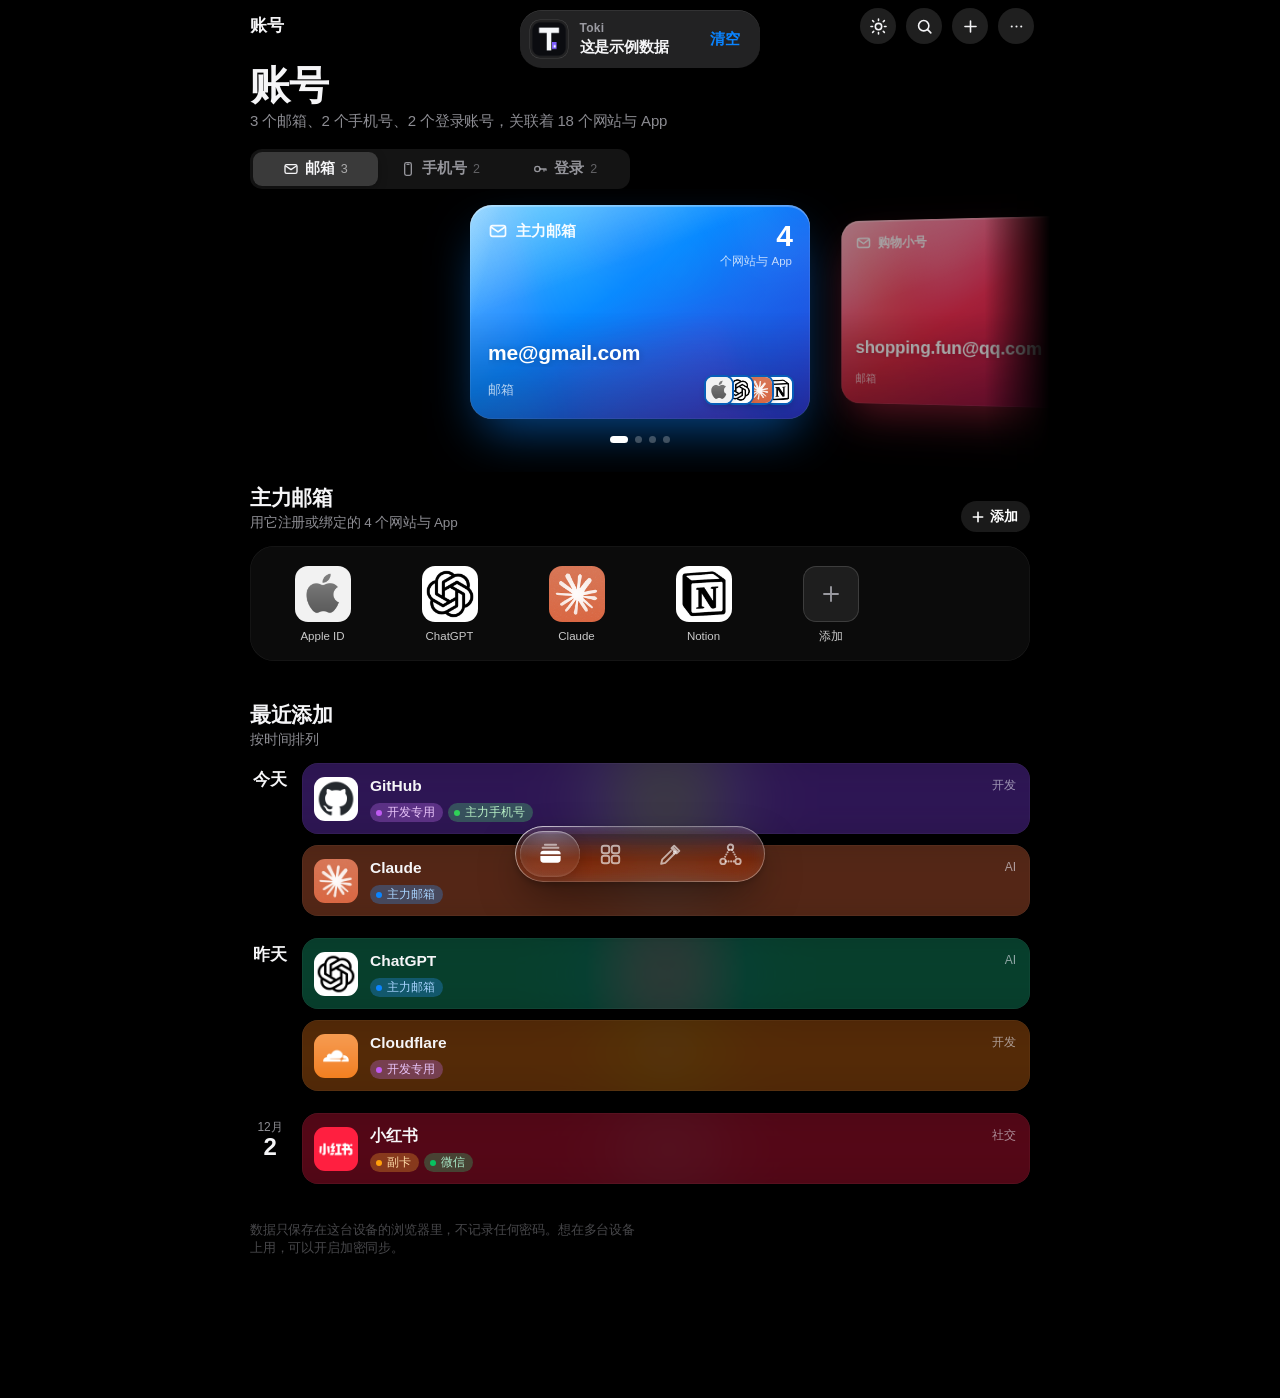
==== commit b8073686: "fix: show each token relationship separately" ====
--- a/web/index.html
+++ b/web/index.html
@@ -11,10 +11,10 @@
   <meta name="description" content="账号关系与 API Token 管理，一眼看清" />
   <title>Toki · 账号与密钥</title>
   <script>try{if(localStorage.getItem("atlas.theme")==="light"){document.documentElement.dataset.theme="light";document.querySelector('meta[name="apple-mobile-web-app-status-bar-style"]').content="default";document.querySelector('meta[name="theme-color"]').content="#f2f2f7"}}catch(e){}</script>
-  <link rel="icon" href="logo.svg?v=toki5" type="image/svg+xml" />
+  <link rel="icon" href="logo.svg?v=toki6" type="image/svg+xml" />
   <link rel="manifest" href="manifest.webmanifest" />
-  <link rel="apple-touch-icon" href="icon.png?v=toki5" />
-  <link rel="stylesheet" href="styles.css?v=toki5" />
+  <link rel="apple-touch-icon" href="icon.png?v=toki6" />
+  <link rel="stylesheet" href="styles.css?v=toki6" />
 </head>
 <body>
   <div class="glow" id="glow"></div>
@@ -113,8 +113,8 @@
 
   <div class="toast" id="toast"></div>
   <input type="file" id="fileInput" accept="application/json" hidden />
-  <script src="tokens.js?v=toki5"></script>
-  <script src="app.js?v=toki5"></script>
+  <script src="tokens.js?v=toki6"></script>
+  <script src="app.js?v=toki6"></script>
 <script>if("serviceWorker" in navigator&&location.protocol.startsWith("http"))addEventListener("load",()=>navigator.serviceWorker.register("sw.js"));</script>
 </body>
 </html>
--- a/web/styles.css
+++ b/web/styles.css
@@ -436,28 +436,26 @@
 .mapp.loose .icon{opacity:.5}
 .map.focus .mapp{opacity:.28}
 .map.focus .mapp.on{opacity:1}
-/* 关系图列标题 + 密钥列 */
+/* 关系图列标题 + 逐条密钥 */
 .mcol-head{position:absolute;top:-18px;font-size:11px;font-weight:600;color:var(--tertiary);letter-spacing:.08em;white-space:nowrap}
 .tok-thread{stroke-dasharray:none!important}
-.mtok-group{position:absolute;height:54px;display:flex;align-items:center;gap:6px;text-align:left;padding:5px 6px;border-radius:11px;overflow:hidden;
-  background:color-mix(in srgb,var(--c) 14%,var(--fill));border:1px solid color-mix(in srgb,var(--c) 32%,transparent);transition:opacity .3s,transform .3s var(--bounce)}
+.mtok-group{position:absolute;height:42px;display:flex;align-items:center;gap:6px;text-align:left;padding:4px 6px;border-radius:10px;overflow:hidden;
+  background:color-mix(in srgb,var(--c) 14%,var(--fill));border:1px solid color-mix(in srgb,var(--c) 36%,transparent);transition:opacity .3s,transform .3s var(--bounce)}
 .mtok-group:active{transform:scale(.96)}
 .mtok-group.unlinked{border-style:dashed;background:var(--fill)}
-.mtg-key{width:22px;height:22px;border-radius:7px;display:grid;place-items:center;flex:none;color:#fff;background:var(--c)}
-.mtg-key svg{width:13px;height:13px;stroke-width:2.2}
-.mtg-main{display:flex;flex-direction:column;gap:2px;min-width:0;flex:1}
-.mtg-title{font-size:9.5px;color:var(--secondary);white-space:nowrap;overflow:hidden;text-overflow:ellipsis;display:flex;align-items:center;gap:3px}
+.mtg-key{width:20px;height:20px;border-radius:6px;display:grid;place-items:center;flex:none;color:#fff;background:var(--c)}
+.mtg-key svg{width:12px;height:12px;stroke-width:2.2}
+.mtg-main{display:flex;flex-direction:column;gap:1px;min-width:0;flex:1}
+.mtg-title{font-size:10.5px;font-weight:600;color:var(--label);white-space:nowrap;overflow:hidden;text-overflow:ellipsis;display:flex;align-items:center;gap:3px}
 .mtg-state{display:none;width:6px;height:6px;border-radius:50%;flex:none}.mtg-state.soon{display:block;background:#ff9f0a}.mtg-state.expired{display:block;background:var(--red)}
 .mtok-group.soon{border-color:color-mix(in srgb,#ff9f0a 55%,transparent)}.mtok-group.expired{border-color:color-mix(in srgb,var(--red) 55%,transparent)}
-.mtg-names{display:flex;flex-direction:column;min-width:0;line-height:1.1}
-.mtg-names b{position:relative;display:flex;align-items:center;gap:3px;min-width:0;font-size:10.5px;font-weight:600;white-space:nowrap;overflow:hidden;text-overflow:ellipsis}
+.mtg-names{display:block;min-width:0;line-height:1.1}
+.mtg-names b{position:relative;display:flex;align-items:center;gap:3px;min-width:0;font-size:9.5px;font-weight:500;color:var(--secondary);white-space:nowrap;overflow:hidden;text-overflow:ellipsis}
 .mtg-names b i{width:5px;height:5px;border-radius:50%;background:var(--c);flex:none}.mtg-names b i.soon{background:#ff9f0a}.mtg-names b i.expired{background:var(--red)}
-.mtg-names em{font-size:9.5px;color:var(--tint);font-style:normal;font-weight:600}
 .mtok-group .link-chev{font-size:15px;padding:0}
 .map.focus .mtok-group{opacity:.24}
 .map.focus .mtok-group.on{opacity:1;transform:scale(1.03)}
-@media(max-width:430px){.mtg-key{display:none}.mtok-group{gap:3px;padding-left:6px}.mtg-title{font-size:9px}}
-@media(min-width:560px){.mtg-names{flex-direction:row;gap:5px;flex-wrap:wrap}.mtg-names b{max-width:46%}}
+@media(max-width:430px){.mtg-key{display:none}.mtok-group{gap:3px;padding-left:6px}.mtg-title{font-size:10px}}
 .map-tip{color:var(--tertiary);font-size:13px;margin:22px 20px 0}
 .map .empty{padding-top:60px}
 
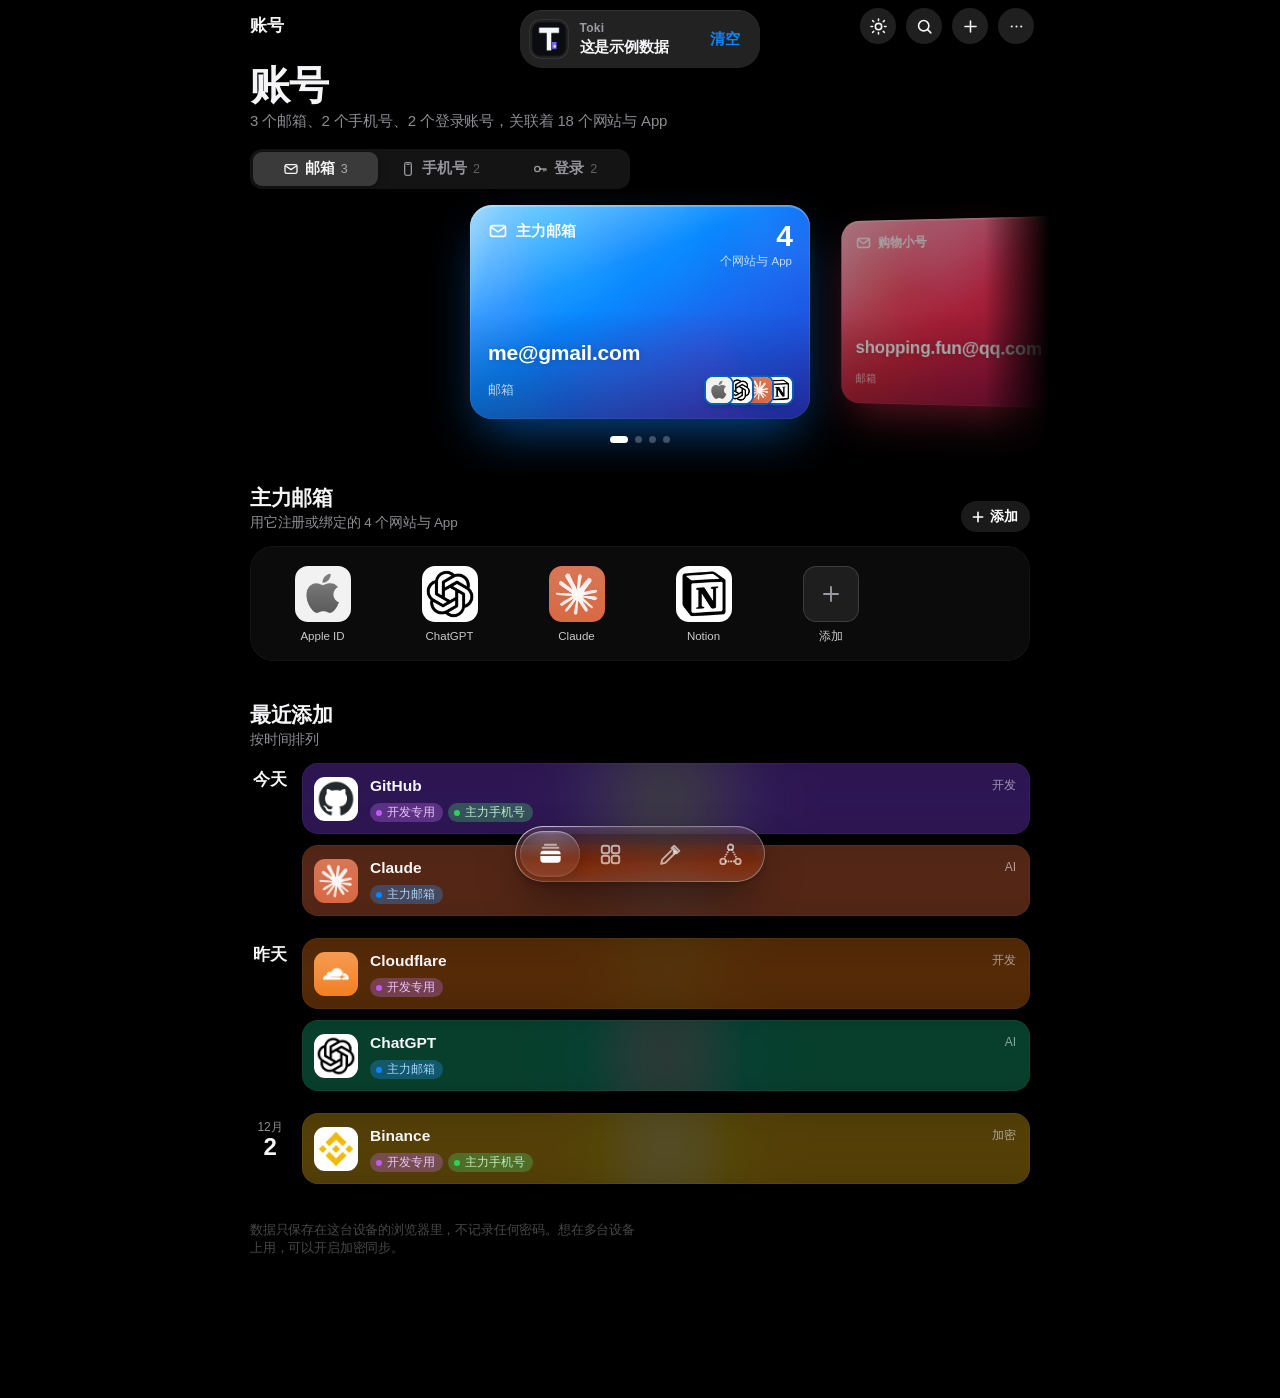
==== commit a6c86ff4: "fix: group graph accounts by platform and identity" ====
--- a/web/index.html
+++ b/web/index.html
@@ -11,10 +11,10 @@
   <meta name="description" content="账号关系与 API Token 管理，一眼看清" />
   <title>Toki · 账号与密钥</title>
   <script>try{if(localStorage.getItem("atlas.theme")==="light"){document.documentElement.dataset.theme="light";document.querySelector('meta[name="apple-mobile-web-app-status-bar-style"]').content="default";document.querySelector('meta[name="theme-color"]').content="#f2f2f7"}}catch(e){}</script>
-  <link rel="icon" href="logo.svg?v=toki6" type="image/svg+xml" />
+  <link rel="icon" href="logo.svg?v=toki7" type="image/svg+xml" />
   <link rel="manifest" href="manifest.webmanifest" />
-  <link rel="apple-touch-icon" href="icon.png?v=toki6" />
-  <link rel="stylesheet" href="styles.css?v=toki6" />
+  <link rel="apple-touch-icon" href="icon.png?v=toki7" />
+  <link rel="stylesheet" href="styles.css?v=toki7" />
 </head>
 <body>
   <div class="glow" id="glow"></div>
@@ -113,8 +113,8 @@
 
   <div class="toast" id="toast"></div>
   <input type="file" id="fileInput" accept="application/json" hidden />
-  <script src="tokens.js?v=toki6"></script>
-  <script src="app.js?v=toki6"></script>
+  <script src="tokens.js?v=toki7"></script>
+  <script src="app.js?v=toki7"></script>
 <script>if("serviceWorker" in navigator&&location.protocol.startsWith("http"))addEventListener("load",()=>navigator.serviceWorker.register("sw.js"));</script>
 </body>
 </html>
--- a/web/styles.css
+++ b/web/styles.css
@@ -427,12 +427,14 @@
 .mcard:has(.ms) .mv{margin-top:2px}
 .map.focus .mcard{opacity:.4}
 .map.focus .mcard.on{opacity:1;transform:scale(1.04)}
-.mapp{position:absolute;height:54px;display:flex;align-items:center;gap:8px;text-align:left;transition:opacity .3s;padding-right:4px}
-.mapp .icon{width:30px;height:30px;border-radius:8px;flex:none}
-.mapp .fav.letter{font-size:14px}
-.mn{font-size:13.5px;font-weight:500;white-space:nowrap;overflow:hidden;text-overflow:ellipsis;min-width:0;flex:1}
-.mdots{display:flex;gap:3px;flex:none;padding-right:2px}
+.mapp{position:absolute;height:54px;display:flex;align-items:center;gap:5px;text-align:left;transition:opacity .3s;padding-right:2px}
+.mapp .icon{width:26px;height:26px;border-radius:7px;flex:none}
+.mapp .fav.letter{font-size:13px}
+.mn{font-size:13px;font-weight:500;white-space:nowrap;overflow:hidden;text-overflow:ellipsis;min-width:0;flex:1}
+.mdots{position:absolute;left:31px;bottom:7px;display:flex;gap:3px;padding:0}
 .mdots i{width:6px;height:6px;border-radius:50%;background:var(--c)}
+.mapp:has(.mdots) .mn{font-size:11px;transform:translateY(-6px)}
+.macc-count{position:absolute;left:18px;top:3px;min-width:15px;height:15px;padding:0 3px;border-radius:8px;display:grid;place-items:center;background:var(--c);color:#fff;border:1.5px solid var(--bg);font-size:9px;font-weight:700;line-height:1}
 .mapp.loose .icon{opacity:.5}
 .map.focus .mapp{opacity:.28}
 .map.focus .mapp.on{opacity:1}
@@ -450,8 +452,9 @@
 .mtg-state{display:none;width:6px;height:6px;border-radius:50%;flex:none}.mtg-state.soon{display:block;background:#ff9f0a}.mtg-state.expired{display:block;background:var(--red)}
 .mtok-group.soon{border-color:color-mix(in srgb,#ff9f0a 55%,transparent)}.mtok-group.expired{border-color:color-mix(in srgb,var(--red) 55%,transparent)}
 .mtg-names{display:block;min-width:0;line-height:1.1}
-.mtg-names b{position:relative;display:flex;align-items:center;gap:3px;min-width:0;font-size:9.5px;font-weight:500;color:var(--secondary);white-space:nowrap;overflow:hidden;text-overflow:ellipsis}
+.mtg-names b{position:relative;display:flex;align-items:center;gap:3px;min-width:0;font-size:9.5px;font-weight:500;color:var(--secondary);white-space:nowrap;overflow:hidden}
 .mtg-names b i{width:5px;height:5px;border-radius:50%;background:var(--c);flex:none}.mtg-names b i.soon{background:#ff9f0a}.mtg-names b i.expired{background:var(--red)}
+.mtg-ids{display:flex;align-items:center;gap:2px;flex:none}.mtg-owner{min-width:0;overflow:hidden;text-overflow:ellipsis}
 .mtok-group .link-chev{font-size:15px;padding:0}
 .map.focus .mtok-group{opacity:.24}
 .map.focus .mtok-group.on{opacity:1;transform:scale(1.03)}
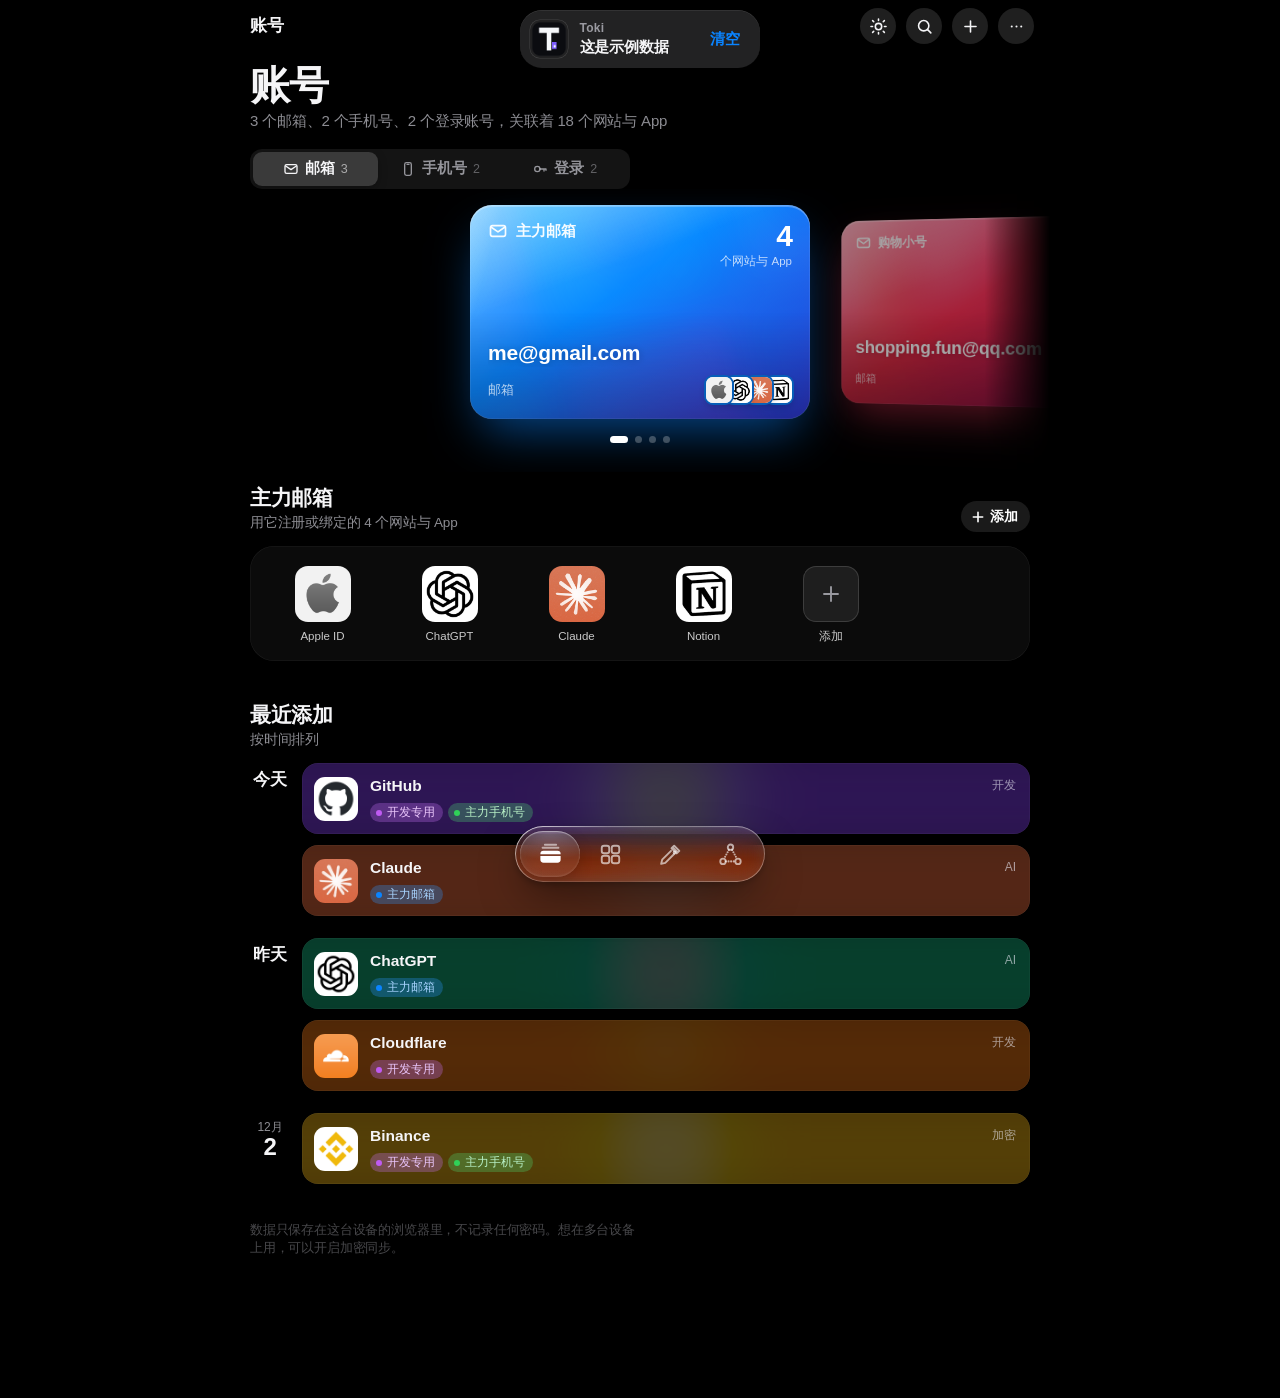
==== commit a144d41a: "fix: prefer existing account platforms for tokens" ====
--- a/web/index.html
+++ b/web/index.html
@@ -11,10 +11,10 @@
   <meta name="description" content="账号关系与 API Token 管理，一眼看清" />
   <title>Toki · 账号与密钥</title>
   <script>try{if(localStorage.getItem("atlas.theme")==="light"){document.documentElement.dataset.theme="light";document.querySelector('meta[name="apple-mobile-web-app-status-bar-style"]').content="default";document.querySelector('meta[name="theme-color"]').content="#f2f2f7"}}catch(e){}</script>
-  <link rel="icon" href="logo.svg?v=toki7" type="image/svg+xml" />
+  <link rel="icon" href="logo.svg?v=toki8" type="image/svg+xml" />
   <link rel="manifest" href="manifest.webmanifest" />
-  <link rel="apple-touch-icon" href="icon.png?v=toki7" />
-  <link rel="stylesheet" href="styles.css?v=toki7" />
+  <link rel="apple-touch-icon" href="icon.png?v=toki8" />
+  <link rel="stylesheet" href="styles.css?v=toki8" />
 </head>
 <body>
   <div class="glow" id="glow"></div>
@@ -113,8 +113,8 @@
 
   <div class="toast" id="toast"></div>
   <input type="file" id="fileInput" accept="application/json" hidden />
-  <script src="tokens.js?v=toki7"></script>
-  <script src="app.js?v=toki7"></script>
+  <script src="tokens.js?v=toki8"></script>
+  <script src="app.js?v=toki8"></script>
 <script>if("serviceWorker" in navigator&&location.protocol.startsWith("http"))addEventListener("load",()=>navigator.serviceWorker.register("sw.js"));</script>
 </body>
 </html>
--- a/web/styles.css
+++ b/web/styles.css
@@ -848,6 +848,7 @@
 .btn-text.destructive{color:var(--red)}
 .form-hero-icon .tok-fav{width:60px;height:60px;border-radius:16px;font-size:24px}
 .sheet select{appearance:none;-webkit-appearance:none;background:transparent;border:0;outline:none;flex:1;font-size:17px;color:inherit;padding:12px 0}
+.tok-expiry-date[hidden]{display:none!important}
 html[data-theme=light] .tok-reel{background:#fff;box-shadow:0 1px 2px rgba(0,0,0,.05)}
 html[data-theme=light] .tok-blur{opacity:.1}
 html[data-theme=light] .tok-cat{background:#f2f2f7}
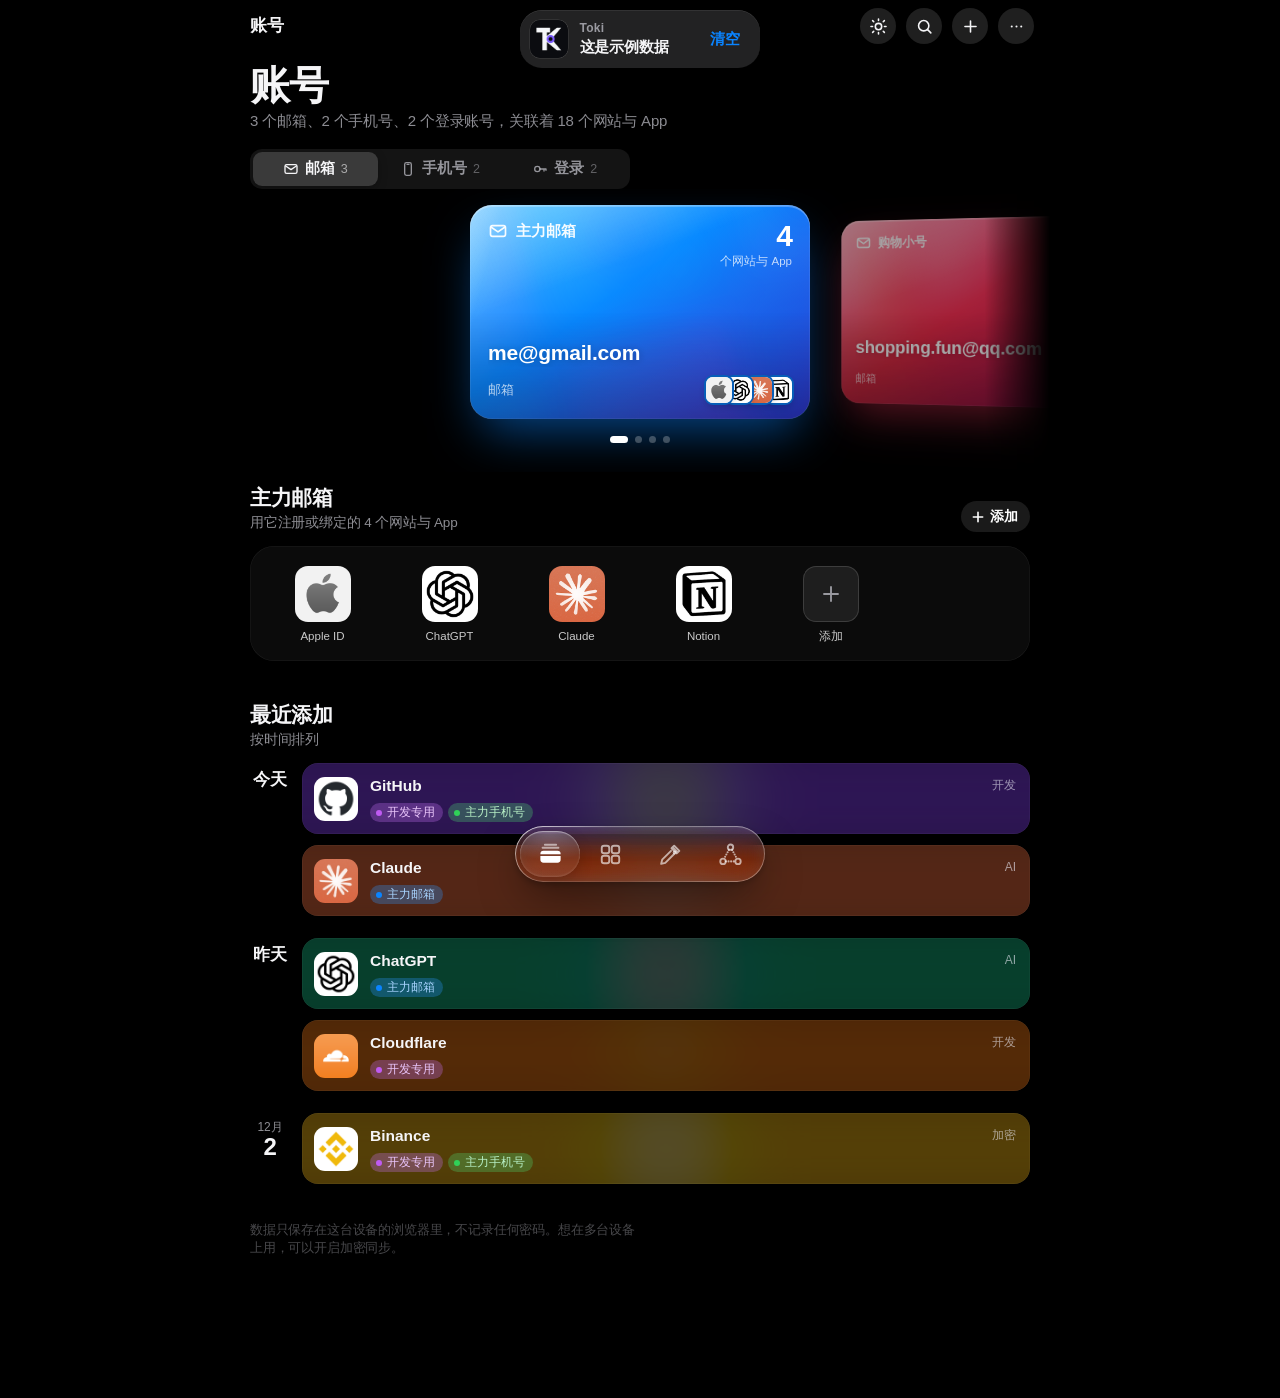
==== commit 1200ab57: "Release Toki v1.0.2" ====
--- a/web/index.html
+++ b/web/index.html
@@ -11,10 +11,10 @@
   <meta name="description" content="账号关系与 API Token 管理，一眼看清" />
   <title>Toki · 账号与密钥</title>
   <script>try{if(localStorage.getItem("atlas.theme")==="light"){document.documentElement.dataset.theme="light";document.querySelector('meta[name="apple-mobile-web-app-status-bar-style"]').content="default";document.querySelector('meta[name="theme-color"]').content="#f2f2f7"}}catch(e){}</script>
-  <link rel="icon" href="logo.svg?v=toki8" type="image/svg+xml" />
+  <link rel="icon" href="logo.svg?v=toki9" type="image/svg+xml" />
   <link rel="manifest" href="manifest.webmanifest" />
-  <link rel="apple-touch-icon" href="icon.png?v=toki8" />
-  <link rel="stylesheet" href="styles.css?v=toki8" />
+  <link rel="apple-touch-icon" href="icon.png?v=toki9" />
+  <link rel="stylesheet" href="styles.css?v=toki9" />
 </head>
 <body>
   <div class="glow" id="glow"></div>
@@ -113,8 +113,8 @@
 
   <div class="toast" id="toast"></div>
   <input type="file" id="fileInput" accept="application/json" hidden />
-  <script src="tokens.js?v=toki8"></script>
-  <script src="app.js?v=toki8"></script>
+  <script src="tokens.js?v=toki9"></script>
+  <script src="app.js?v=toki9"></script>
 <script>if("serviceWorker" in navigator&&location.protocol.startsWith("http"))addEventListener("load",()=>navigator.serviceWorker.register("sw.js"));</script>
 </body>
 </html>
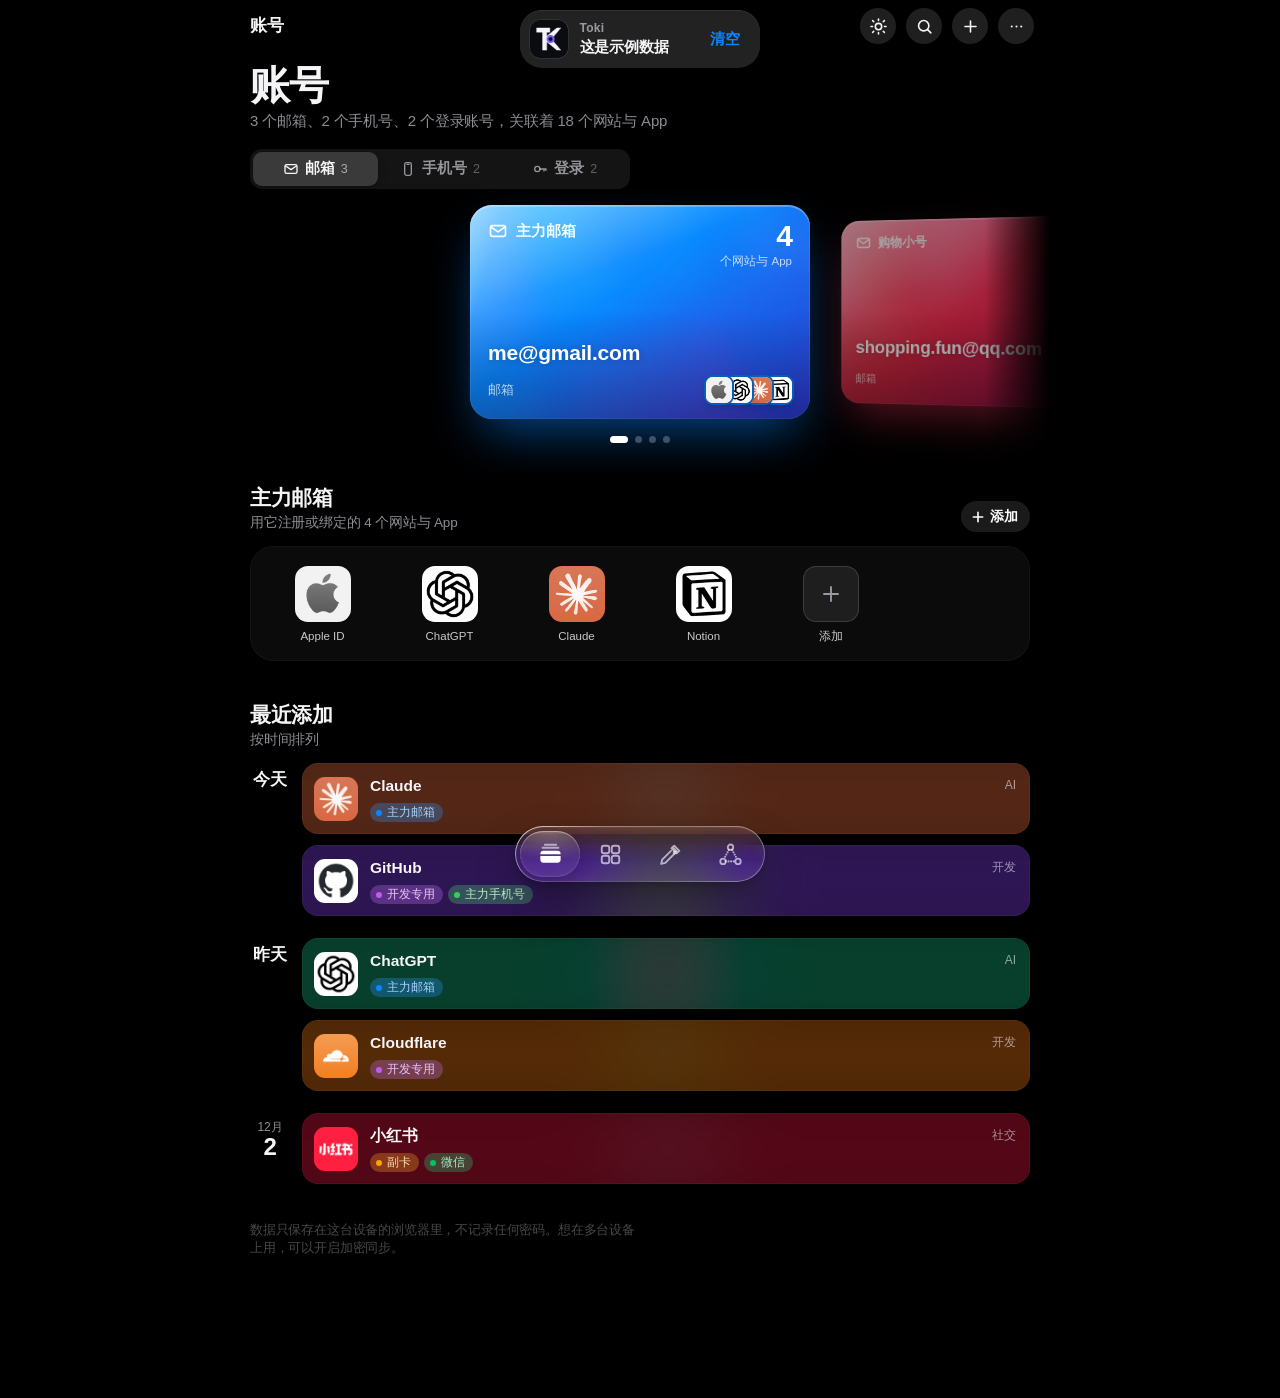
==== commit 0ee55ea5: "Release Toki v1.0.3 link fixes" ====
--- a/web/index.html
+++ b/web/index.html
@@ -11,10 +11,10 @@
   <meta name="description" content="账号关系与 API Token 管理，一眼看清" />
   <title>Toki · 账号与密钥</title>
   <script>try{if(localStorage.getItem("atlas.theme")==="light"){document.documentElement.dataset.theme="light";document.querySelector('meta[name="apple-mobile-web-app-status-bar-style"]').content="default";document.querySelector('meta[name="theme-color"]').content="#f2f2f7"}}catch(e){}</script>
-  <link rel="icon" href="logo.svg?v=toki9" type="image/svg+xml" />
+  <link rel="icon" href="logo.svg?v=toki10" type="image/svg+xml" />
   <link rel="manifest" href="manifest.webmanifest" />
-  <link rel="apple-touch-icon" href="icon.png?v=toki9" />
-  <link rel="stylesheet" href="styles.css?v=toki9" />
+  <link rel="apple-touch-icon" href="icon.png?v=toki10" />
+  <link rel="stylesheet" href="styles.css?v=toki10" />
 </head>
 <body>
   <div class="glow" id="glow"></div>
@@ -113,8 +113,8 @@
 
   <div class="toast" id="toast"></div>
   <input type="file" id="fileInput" accept="application/json" hidden />
-  <script src="tokens.js?v=toki9"></script>
-  <script src="app.js?v=toki9"></script>
+  <script src="tokens.js?v=toki10"></script>
+  <script src="app.js?v=toki10"></script>
 <script>if("serviceWorker" in navigator&&location.protocol.startsWith("http"))addEventListener("load",()=>navigator.serviceWorker.register("sw.js"));</script>
 </body>
 </html>
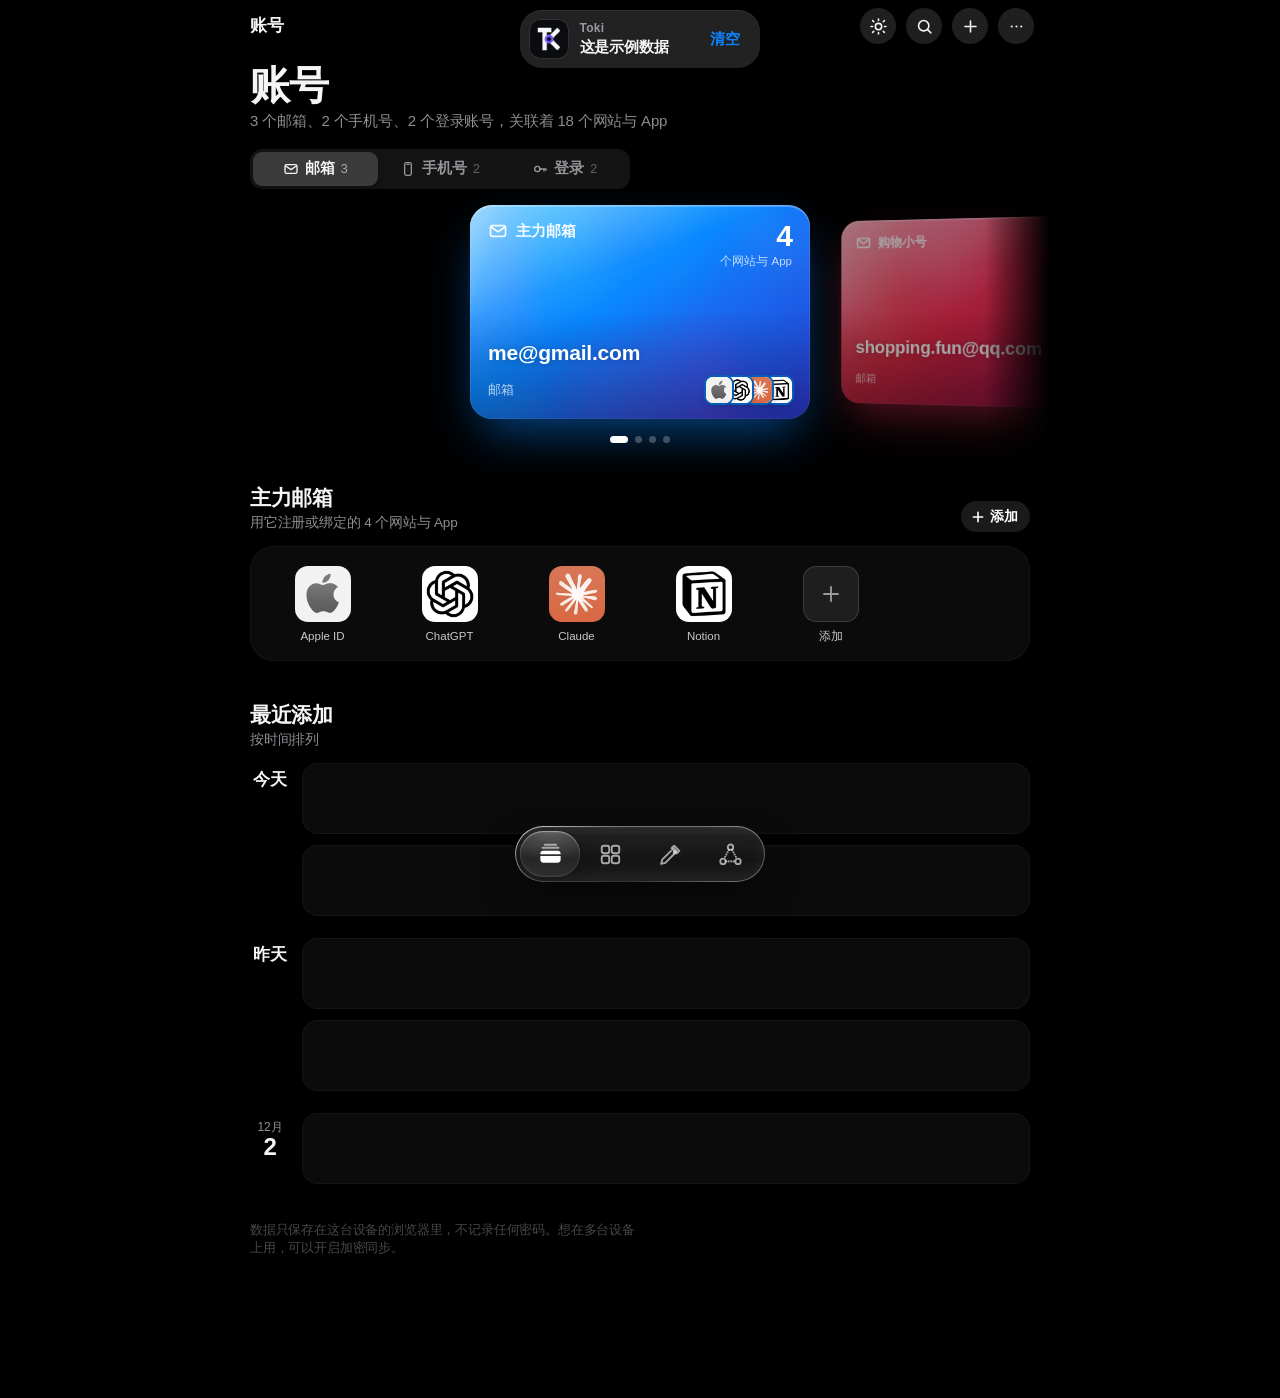
==== commit ac38af6b: "release: v1.0.5 — 全面替换为新版 Toki Logo" ====
--- a/web/index.html
+++ b/web/index.html
@@ -11,10 +11,10 @@
   <meta name="description" content="账号关系与 API Token 管理，一眼看清" />
   <title>Toki · 账号与密钥</title>
   <script>try{if(localStorage.getItem("atlas.theme")==="light"){document.documentElement.dataset.theme="light";document.querySelector('meta[name="apple-mobile-web-app-status-bar-style"]').content="default";document.querySelector('meta[name="theme-color"]').content="#f2f2f7"}}catch(e){}</script>
-  <link rel="icon" href="logo.svg?v=toki10" type="image/svg+xml" />
+  <link rel="icon" href="logo.svg?v=toki11" type="image/svg+xml" />
   <link rel="manifest" href="manifest.webmanifest" />
-  <link rel="apple-touch-icon" href="icon.png?v=toki10" />
-  <link rel="stylesheet" href="styles.css?v=toki10" />
+  <link rel="apple-touch-icon" href="icon.png?v=toki11" />
+  <link rel="stylesheet" href="styles.css?v=toki11" />
 </head>
 <body>
   <div class="glow" id="glow"></div>
@@ -113,8 +113,8 @@
 
   <div class="toast" id="toast"></div>
   <input type="file" id="fileInput" accept="application/json" hidden />
-  <script src="tokens.js?v=toki10"></script>
-  <script src="app.js?v=toki10"></script>
+  <script src="tokens.js?v=toki11"></script>
+  <script src="app.js?v=toki11"></script>
 <script>if("serviceWorker" in navigator&&location.protocol.startsWith("http"))addEventListener("load",()=>navigator.serviceWorker.register("sw.js"));</script>
 </body>
 </html>
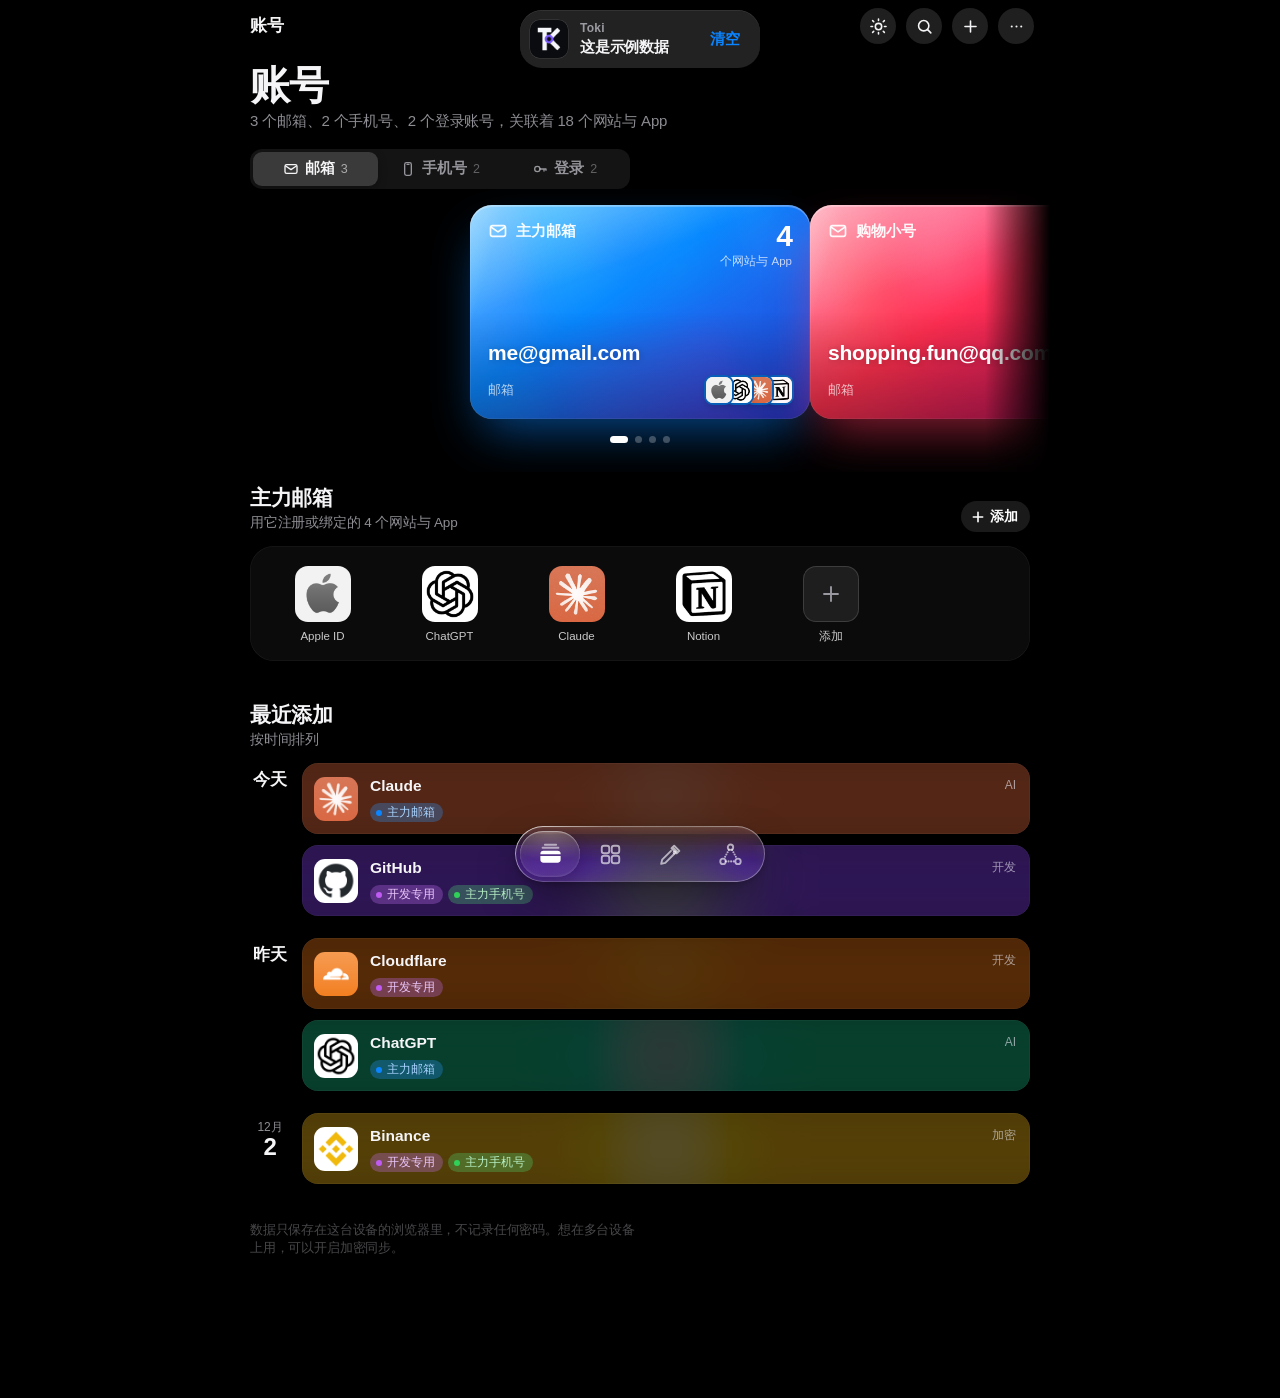
==== commit 5f7744df: "release: v1.0.9 — 分类增删改玻璃弹窗 + 关系图加宽横滑" ====
--- a/web/index.html
+++ b/web/index.html
@@ -11,10 +11,10 @@
   <meta name="description" content="账号关系与 API Token 管理，一眼看清" />
   <title>Toki · 账号与密钥</title>
   <script>try{if(localStorage.getItem("atlas.theme")==="light"){document.documentElement.dataset.theme="light";document.querySelector('meta[name="apple-mobile-web-app-status-bar-style"]').content="default";document.querySelector('meta[name="theme-color"]').content="#f2f2f7"}}catch(e){}</script>
-  <link rel="icon" href="logo.svg?v=toki11" type="image/svg+xml" />
+  <link rel="icon" href="logo.svg?v=toki12" type="image/svg+xml" />
   <link rel="manifest" href="manifest.webmanifest" />
-  <link rel="apple-touch-icon" href="icon.png?v=toki11" />
-  <link rel="stylesheet" href="styles.css?v=toki11" />
+  <link rel="apple-touch-icon" href="icon.png?v=toki12" />
+  <link rel="stylesheet" href="styles.css?v=toki12" />
 </head>
 <body>
   <div class="glow" id="glow"></div>
@@ -82,8 +82,8 @@
     <!-- 关系图 -->
     <section class="view" data-view="graph">
       <div class="hello"><h1 class="large">关系图</h1><p class="summary" id="graphSummary"></p></div>
-      <div class="map" id="mapBox"></div>
-      <p class="map-tip" id="mapTip">点一张卡片，只看它连着的；再点一下打开详情。</p>
+      <div class="map-scroll" id="mapScroll"><div class="map" id="mapBox"></div></div>
+      <p class="map-tip" id="mapTip">点一张卡片，只看它连着的；左右滑动查看完整关系图。</p>
     </section>
 
     <p class="footnote" id="footnote"></p>
@@ -111,10 +111,18 @@
     </div>
   </div>
 
+  <div class="cat-dialog-layer" id="catDialogLayer">
+    <div class="cat-dialog" id="catDialog" role="dialog" aria-modal="true">
+      <div class="cat-dialog-head"><button class="cat-dialog-mgmt" id="catDialogManage">管理</button><b id="catDialogTitle">选择分类</b><button id="catDialogClose" aria-label="取消">✕</button></div>
+      <div class="cat-dialog-list" id="catDialogList"></div>
+      <div class="cat-dialog-custom" id="catDialogCustomRow" hidden><input id="catDialogInput" placeholder="输入分类名称" autocomplete="off" /><button id="catDialogOk">确定</button></div>
+    </div>
+  </div>
+
   <div class="toast" id="toast"></div>
   <input type="file" id="fileInput" accept="application/json" hidden />
-  <script src="tokens.js?v=toki11"></script>
-  <script src="app.js?v=toki11"></script>
+  <script src="tokens.js?v=toki12"></script>
+  <script src="app.js?v=toki12"></script>
 <script>if("serviceWorker" in navigator&&location.protocol.startsWith("http"))addEventListener("load",()=>navigator.serviceWorker.register("sw.js"));</script>
 </body>
 </html>
--- a/web/styles.css
+++ b/web/styles.css
@@ -287,6 +287,40 @@
 .btn-filled{display:inline-flex;align-items:center;justify-content:center;padding:12px 22px;border-radius:999px;background:#fff;color:#000;font-weight:600;font-size:16px;transition:transform .3s var(--bounce)}
 .btn-filled:active{transform:scale(.95)}
 
+/* ---------- 分类居中对话框 ---------- */
+.cat-dialog-layer{position:fixed;inset:0;z-index:70;display:grid;place-items:center;background:rgba(0,0,0,.44);backdrop-filter:blur(24px) saturate(1.8);-webkit-backdrop-filter:blur(24px) saturate(1.8);opacity:0;pointer-events:none;transition:opacity .25s}
+.cat-dialog-layer.show{opacity:1;pointer-events:auto}
+.cat-dialog{width:min(344px,calc(100vw - 40px));max-height:min(580px,72vh);display:flex;flex-direction:column;overflow:hidden;border-radius:22px;
+  background:rgba(60,60,64,.55);backdrop-filter:blur(40px) saturate(1.9);-webkit-backdrop-filter:blur(40px) saturate(1.9);
+  box-shadow:0 24px 80px rgba(0,0,0,.5),inset 0 .5px 0 rgba(255,255,255,.2),inset 0 0 0 .5px rgba(255,255,255,.08);
+  transform:scale(.9);transition:transform .4s var(--spring)}
+.cat-dialog-layer.show .cat-dialog{transform:none}
+.cat-dialog-head{display:flex;align-items:center;justify-content:space-between;gap:8px;padding:15px 16px 9px;font-size:17px}
+.cat-dialog-head b{flex:1;text-align:center}
+.cat-dialog-head button{min-width:32px;height:30px;padding:0 8px;border-radius:10px;background:rgba(118,118,128,.28);font-size:13px;color:var(--label)}
+.cat-dialog-head #catDialogManage{color:var(--tint)}
+.cat-dialog-list{overflow-y:auto;padding:0 10px 10px;-webkit-overflow-scrolling:touch}
+.cat-dialog-list>button{width:100%;display:flex;align-items:center;justify-content:space-between;padding:12px 12px;border-radius:12px;font-size:16px;text-align:left}
+.cat-dialog-list>button:active{background:rgba(118,118,128,.28)}
+.cat-dialog-list>button.on{background:color-mix(in srgb,var(--tint) 26%,transparent);color:var(--tint);font-weight:600}
+.cat-dialog-list button .tick{color:var(--tint);font-weight:700}
+.cat-dialog-list button.custom{margin-top:5px;box-shadow:inset 0 .5px 0 var(--separator);color:var(--tint)}
+.cat-dialog .cat-row{display:flex;align-items:center;gap:6px;margin-bottom:6px}
+.cat-dialog .cat-row button{padding:10px 12px;border-radius:11px;background:rgba(118,118,128,.18);font-size:15px}
+.cat-dialog .cat-rename{flex:1;display:flex;align-items:center;justify-content:space-between;text-align:left}
+.cat-dialog .cat-rename i{font-style:normal;color:var(--secondary)}
+.cat-dialog .cat-del{width:40px;color:var(--red);font-size:19px;line-height:1}
+.cat-dialog .cat-row button:disabled{opacity:.35}
+.cat-dialog .cat-confirm{text-align:center;padding:18px 10px 8px;font-size:16px;line-height:1.5}
+.cat-dialog .cat-confirm small{color:var(--secondary);font-size:13px}
+.cat-dialog-list>button.cat-danger{color:var(--red);font-weight:600;box-shadow:inset 0 .5px 0 var(--separator)}
+.cat-dialog-custom{display:flex;gap:8px;padding:10px 14px 16px;box-shadow:inset 0 .5px 0 var(--separator)}
+.cat-dialog-custom[hidden]{display:none}
+.cat-dialog-custom input{flex:1;min-width:0;padding:10px 12px;border-radius:10px;border:0;outline:none;background:rgba(118,118,128,.28);font-size:16px;color:var(--label)}
+.cat-dialog-custom button{padding:0 14px;border-radius:10px;background:var(--tint);color:#fff;font-weight:600}
+html[data-theme=light] .cat-dialog{background:rgba(255,255,255,.6);box-shadow:0 24px 80px rgba(0,0,0,.18),inset 0 .5px 0 rgba(255,255,255,.9),inset 0 0 0 .5px rgba(0,0,0,.05)}
+html[data-theme=light] .cat-dialog-custom input{background:rgba(118,118,128,.14)}
+
 /* ---------- spotlight ---------- */
 .spot-layer{position:fixed;inset:0;z-index:60;background:rgba(0,0,0,.6);backdrop-filter:blur(30px) saturate(1.6);-webkit-backdrop-filter:blur(30px) saturate(1.6);opacity:0;pointer-events:none;transition:opacity .25s}
 .spot-layer.show{opacity:1;pointer-events:auto}
@@ -411,7 +445,9 @@
 .tabbar button svg{width:24px;height:24px}
 
 /* relationship map */
-.map{position:relative;margin:26px 20px 0}
+.map-scroll{margin:26px 0 0;overflow-x:auto;overflow-y:hidden;-webkit-overflow-scrolling:touch;scrollbar-width:none}
+.map-scroll::-webkit-scrollbar{display:none}
+.map{position:relative;margin:0 20px;width:640px}
 .map .threads{position:absolute;left:0;top:0;overflow:visible;pointer-events:none}
 .threads path{fill:none;stroke:var(--c);stroke-width:1.8;stroke-opacity:.5;stroke-linecap:round;transition:stroke-opacity .3s,stroke-width .3s}
 .map.focus .threads path{stroke-opacity:.07}
